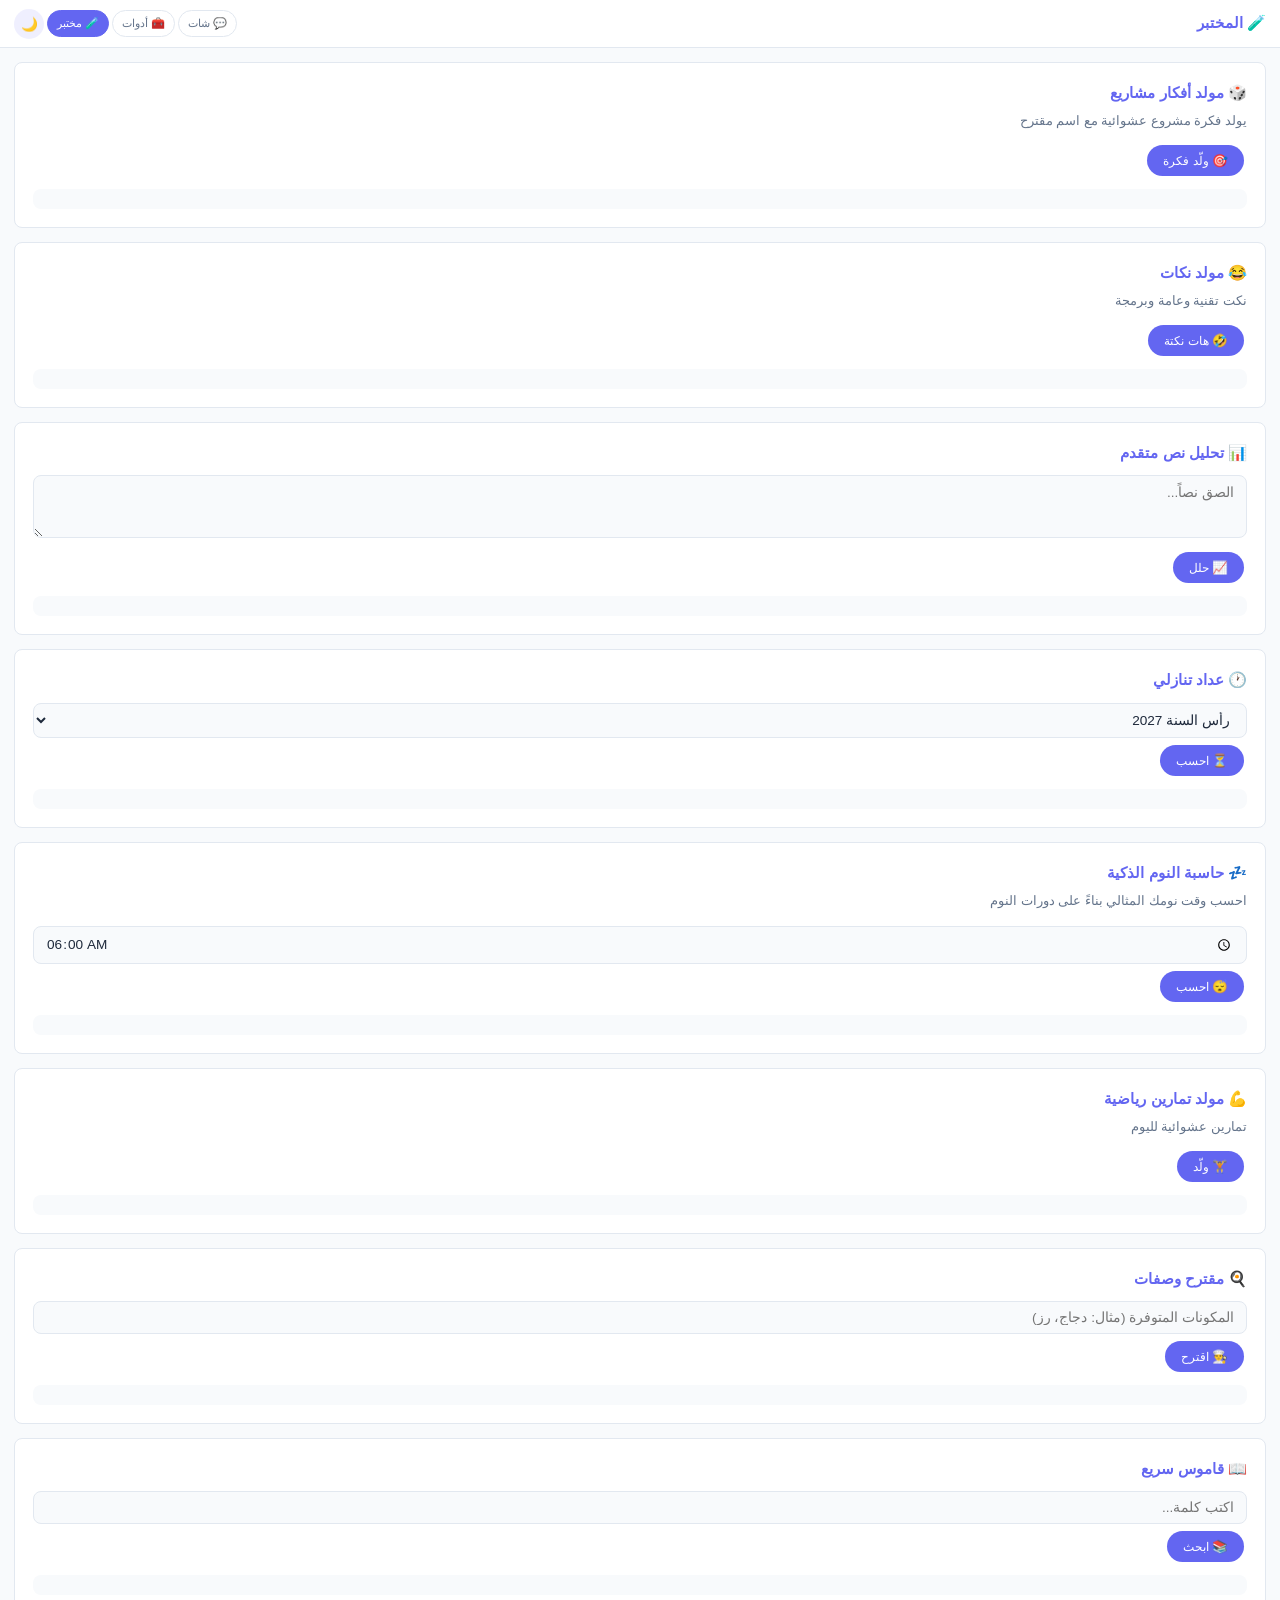
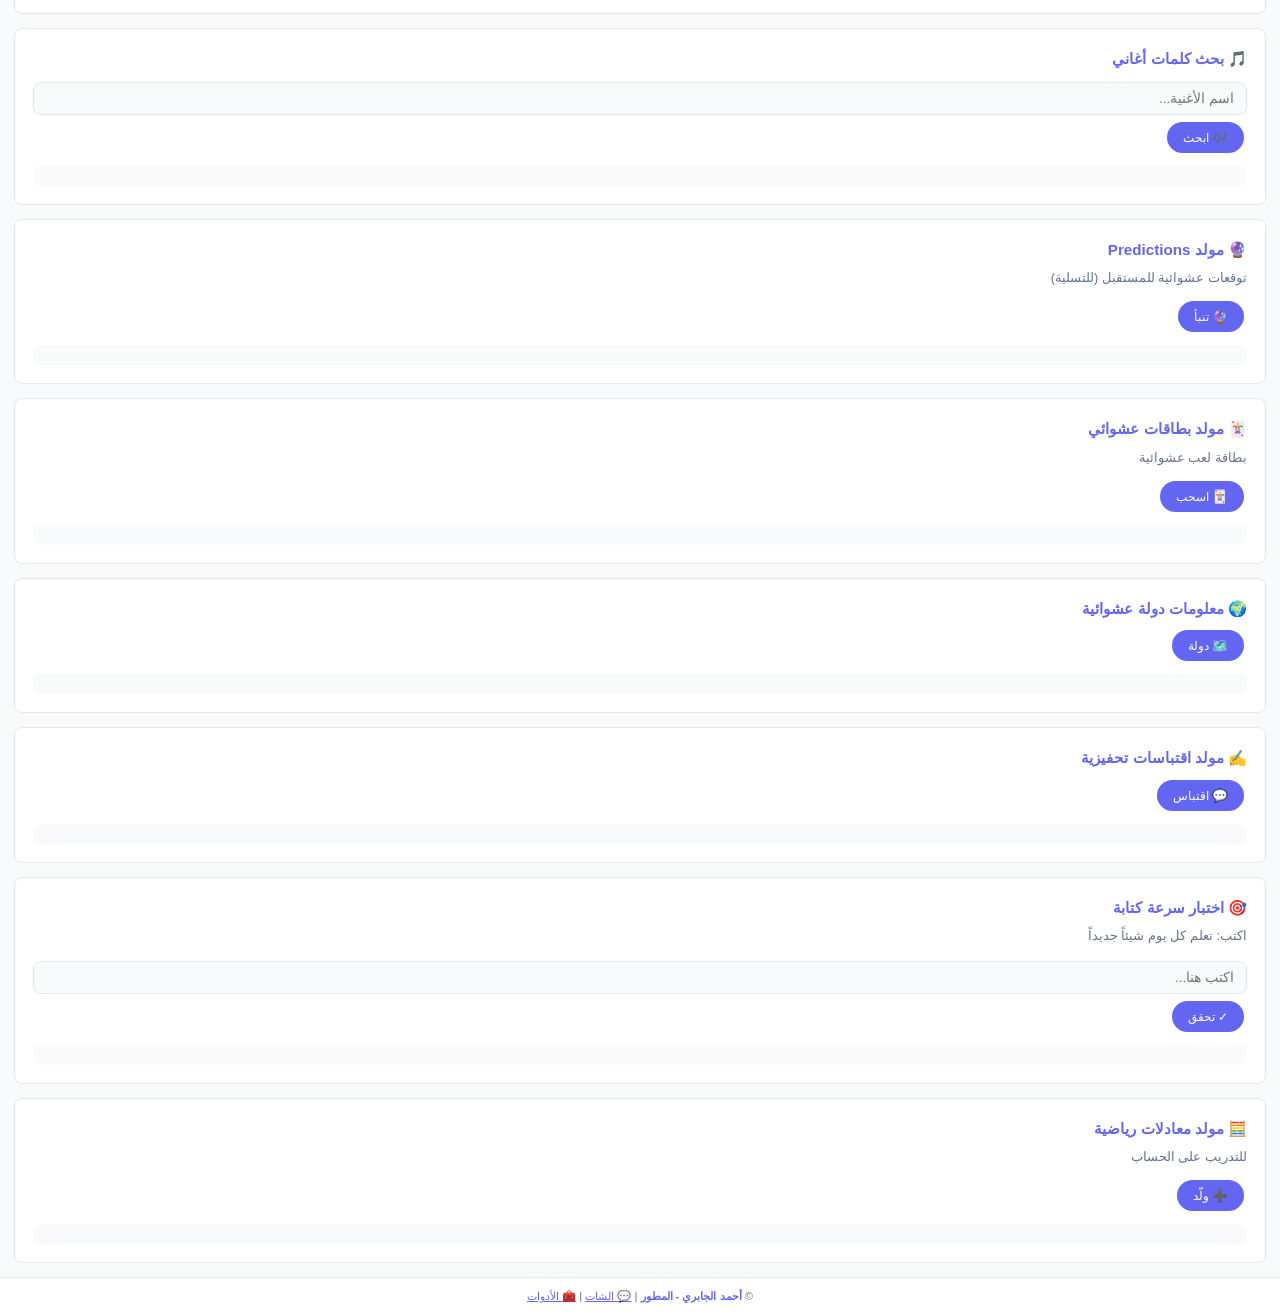
==== labs.html @ 149ec214 "Create labs.html" ====
<!DOCTYPE html>
<html lang="ar" dir="rtl">
<head>
    <meta charset="UTF-8">
    <meta name="viewport" content="width=device-width, initial-scale=1.0">
    <title>المختبر - Ultimate AI Labs</title>
    <style>
        :root {
            --primary:#6366f1;--primary-hover:#4f46e5;--primary-light:rgba(99,102,241,0.1);
            --bg:#f8fafc;--surface:#ffffff;--text:#1e293b;--text-secondary:#64748b;
            --border:#e2e8f0;--shadow:0 4px 6px -1px rgba(0,0,0,0.1);
            --shadow-lg:0 10px 15px -3px rgba(0,0,0,0.1);--radius:16px;--radius-sm:8px;
            --transition:0.3s ease;--danger:#ef4444;--success:#22c55e;--star:#f59e0b;
        }
        body.dark-mode {
            --bg:#0f172a;--surface:#1e293b;--text:#e2e8f0;--text-secondary:#94a3b8;
            --border:#334155;--shadow:0 4px 6px -1px rgba(0,0,0,0.4);
            --shadow-lg:0 10px 15px -3px rgba(0,0,0,0.4);--primary-light:rgba(99,102,241,0.2);
        }
        *{margin:0;padding:0;box-sizing:border-box;}
        body{font-family:'Segoe UI','Tajawal',sans-serif;background:var(--bg);color:var(--text);min-height:100vh;display:flex;flex-direction:column;line-height:1.6;transition:background var(--transition),color var(--transition);}
        .navbar{background:var(--surface);border-bottom:1px solid var(--border);padding:0 14px;display:flex;align-items:center;justify-content:space-between;height:48px;position:sticky;top:0;z-index:100;}
        .nav-brand{font-weight:700;color:var(--primary);font-size:0.95rem;display:flex;align-items:center;gap:5px;}
        .nav-links{display:flex;gap:3px;align-items:center;flex-wrap:wrap;}
        .nav-link{background:transparent;border:1px solid var(--border);color:var(--text-secondary);padding:4px 9px;border-radius:14px;cursor:pointer;font-size:0.7rem;font-family:inherit;transition:all var(--transition);white-space:nowrap;text-decoration:none;}
        .nav-link:hover,.nav-link.active{background:var(--primary);color:white;border-color:var(--primary);}
        .nav-icon{background:var(--primary-light);border:none;color:var(--primary);width:30px;height:30px;border-radius:50%;cursor:pointer;font-size:0.85rem;transition:all var(--transition);}
        .nav-icon:hover{background:var(--primary);color:white;}
        .labs-area{flex:1;overflow-y:auto;padding:14px;display:flex;flex-direction:column;gap:14px;}
        .lab-card{background:var(--surface);border:1px solid var(--border);border-radius:var(--radius-sm);padding:18px;transition:all var(--transition);}
        .lab-card:hover{box-shadow:var(--shadow-lg);}
        .lab-card h3{color:var(--primary);margin-bottom:6px;font-size:0.95rem;}
        .lab-card p{font-size:0.8rem;color:var(--text-secondary);margin-bottom:10px;}
        .lab-card input,.lab-card textarea,.lab-card select{width:100%;padding:8px 12px;border:1px solid var(--border);border-radius:var(--radius-sm);font-family:inherit;font-size:0.85rem;background:var(--bg);color:var(--text);margin:4px 0;}
        .lab-card button{background:var(--primary);color:white;border:none;padding:8px 16px;border-radius:18px;cursor:pointer;font-family:inherit;font-size:0.78rem;margin:3px;transition:all var(--transition);}
        .lab-card button:hover{background:var(--primary-hover);}
        .lab-result{margin-top:10px;padding:10px;background:var(--bg);border-radius:var(--radius-sm);font-size:0.85rem;white-space:pre-wrap;}
        .toast{position:fixed;bottom:60px;left:50%;transform:translateX(-50%) translateY(100px);background:#1e293b;color:white;padding:9px 20px;border-radius:22px;font-size:0.78rem;z-index:300;opacity:0;transition:all 0.3s;pointer-events:none;}
        .toast.show{opacity:1;transform:translateX(-50%) translateY(0);}
        .footer{text-align:center;padding:10px;font-size:0.7rem;color:var(--text-secondary);border-top:1px solid var(--border);background:var(--surface);margin-top:auto;}
        .footer span{font-weight:600;color:var(--primary);}
        @media(max-width:600px){.labs-area{padding:8px;gap:10px;}.lab-card{padding:12px;}}
    </style>
</head>
<body>
    <nav class="navbar">
        <div class="nav-brand">🧪 المختبر</div>
        <div class="nav-links">
            <a href="index.html" class="nav-link">💬 شات</a>
            <a href="tools.html" class="nav-link">🧰 أدوات</a>
            <a href="labs.html" class="nav-link active">🧪 مختبر</a>
            <button class="nav-icon" id="darkModeBtn" title="ليلي">🌙</button>
        </div>
    </nav>

    <div class="labs-area">
        <div class="lab-card"><h3>🎲 مولد أفكار مشاريع</h3><p>يولد فكرة مشروع عشوائية مع اسم مقترح</p><button onclick="generateIdea()">🎯 ولّد فكرة</button><div class="lab-result" id="ideaResult"></div></div>
        <div class="lab-card"><h3>😂 مولد نكات</h3><p>نكت تقنية وعامة وبرمجة</p><button onclick="generateJoke()">🤣 هات نكتة</button><div class="lab-result" id="jokeResult"></div></div>
        <div class="lab-card"><h3>📊 تحليل نص متقدم</h3><textarea id="analyzeInput" rows="3" placeholder="الصق نصاً..."></textarea><button onclick="analyzeText()">📈 حلل</button><div class="lab-result" id="analyzeResult"></div></div>
        <div class="lab-card"><h3>🕐 عداد تنازلي</h3><select id="countdownSelect"><option value="2027-01-01">رأس السنة 2027</option><option value="2027-03-01">رمضان 2027 (تقريبي)</option><option value="2026-12-31">نهاية 2026</option></select><button onclick="calculateCountdown()">⏳ احسب</button><div class="lab-result" id="countdownResult"></div></div>
        <div class="lab-card"><h3>💤 حاسبة النوم الذكية</h3><p>احسب وقت نومك المثالي بناءً على دورات النوم</p><input type="time" id="wakeTime" value="06:00"><button onclick="calculateSleep()">😴 احسب</button><div class="lab-result" id="sleepResult"></div></div>
        <div class="lab-card"><h3>💪 مولد تمارين رياضية</h3><p>تمارين عشوائية لليوم</p><button onclick="generateWorkout()">🏋️ ولّد</button><div class="lab-result" id="workoutResult"></div></div>
        <div class="lab-card"><h3>🍳 مقترح وصفات</h3><input id="recipeIng" placeholder="المكونات المتوفرة (مثال: دجاج، رز)"><button onclick="suggestRecipe()">👨‍🍳 اقترح</button><div class="lab-result" id="recipeResult"></div></div>
        <div class="lab-card"><h3>📖 قاموس سريع</h3><input id="dictWord" placeholder="اكتب كلمة..."><button onclick="defineWord()">📚 ابحث</button><div class="lab-result" id="dictResult"></div></div>
        <div class="lab-card"><h3>🎵 بحث كلمات أغاني</h3><input id="songQuery" placeholder="اسم الأغنية..."><button onclick="findLyrics()">🎶 ابحث</button><div class="lab-result" id="lyricsResult"></div></div>
        <div class="lab-card"><h3>🔮 مولد Predictions</h3><p>توقعات عشوائية للمستقبل (للتسلية)</p><button onclick="generatePrediction()">🔮 تنبأ</button><div class="lab-result" id="predictionResult"></div></div>
        <div class="lab-card"><h3>🃏 مولد بطاقات عشوائي</h3><p>بطاقة لعب عشوائية</p><button onclick="drawCard()">🃏 اسحب</button><div class="lab-result" id="cardResult" style="font-size:2rem;text-align:center;"></div></div>
        <div class="lab-card"><h3>🌍 معلومات دولة عشوائية</h3><button onclick="randomCountry()">🗺️ دولة</button><div class="lab-result" id="countryResult"></div></div>
        <div class="lab-card"><h3>✍️ مولد اقتباسات تحفيزية</h3><button onclick="generateQuote()">💬 اقتباس</button><div class="lab-result" id="quoteResult"></div></div>
        <div class="lab-card"><h3>🎯 اختبار سرعة كتابة</h3><p id="typingTarget">اكتب: مرحبا بالعالم</p><input id="typingInput" placeholder="اكتب هنا..."><button onclick="checkTyping()">✓ تحقق</button><div class="lab-result" id="typingResult"></div></div>
        <div class="lab-card"><h3>🧮 مولد معادلات رياضية</h3><p>للتدريب على الحساب</p><button onclick="generateMath()">➕ ولّد</button><div class="lab-result" id="mathResult" style="font-size:1.2rem;"></div></div>
    </div>

    <div class="toast" id="toast"></div>
    <footer class="footer">© <span>أحمد الجابري - المطور</span> | <a href="index.html" style="color:var(--primary);">💬 الشات</a> | <a href="tools.html" style="color:var(--primary);">🧰 الأدوات</a></footer>

    <script>
        (function(){
            const $=id=>document.getElementById(id);
            const toast=$('toast'),darkModeBtn=$('darkModeBtn');
            function showToast(msg){toast.textContent=msg;toast.classList.add('show');clearTimeout(toast._timeout);toast._timeout=setTimeout(()=>toast.classList.remove('show'),2000);}
            function toggleDark(){document.body.classList.toggle('dark-mode');const d=document.body.classList.contains('dark-mode');darkModeBtn.textContent=d?'☀️':'🌙';localStorage.setItem('darkMode',d?'on':'off');}
            if(localStorage.getItem('darkMode')==='on'){document.body.classList.add('dark-mode');darkModeBtn.textContent='☀️';}
            darkModeBtn.addEventListener('click',toggleDark);

            let typingStartTime=0;

            window.generateIdea=function(){const ideas=[{name:'منصة تعلم بالذكاء الاصطناعي',desc:'تطبيق يخصص محتوى تعليمي حسب مستوى المستخدم'},{name:'تطبيق تتبع عادات',desc:'يسجل عادات يومية ويعطي إحصائيات'},{name:'موقع مقارنة أسعار',desc:'يقارن أسعار المنتجات من متاجر مختلفة'},{name:'بوت تلخيص كتب',desc:'يلخص أي كتاب في دقائق'},{name:'لعبة برمجة تفاعلية',desc:'تعلم البرمجة من خلال لعبة'}];const i=ideas[Math.floor(Math.random()*ideas.length)];$('ideaResult').textContent=`💡 ${i.name}\n📝 ${i.desc}`;};
            window.generateJoke=function(){const jokes=['ليش المبرمج دايم تعبان؟ لأنه يشتغل في bugs طول اليوم','واحد قال لصاحبه: عندي فوبيا من الـ HTML، قاله ليش؟ قال: لأنه full of tags!','الفرق بين الجافا سكريبت والزواج؟ الاتنين asynchronous وما تعرف النتيجة','أذكى لغة برمجة؟ اللي تدفعلك فاتورة الكهرباء','المبرمج لما يسألوه عن سر نجاحه: Ctrl+C, Ctrl+V'];$('jokeResult').textContent='😂 '+jokes[Math.floor(Math.random()*jokes.length)];};
            window.analyzeText=function(){const t=$('analyzeInput').value.trim();if(!t)return;const words=t.split(/\s+/).filter(x=>x).length;const chars=t.length;const charsNoSpace=t.replace(/\s/g,'').length;const sentences=t.split(/[.!?؟]/).filter(x=>x).length;const paragraphs=t.split(/\n\n+/).filter(x=>x).length;const avgWord=charsNoSpace/(words||1);const readingTime=Math.ceil(words/200);$('analyzeResult').textContent=`📊 كلمات: ${words}\n📝 أحرف: ${chars}\n📄 أحرف بدون مسافات: ${charsNoSpace}\n📖 جمل: ${sentences}\n📑 فقرات: ${paragraphs}\n📏 متوسط طول الكلمة: ${avgWord.toFixed(1)}\n⏱️ وقت القراءة: ${readingTime} دقيقة`;};
            window.calculateCountdown=function(){const target=new Date($('countdownSelect').value);const now=new Date();const diff=target-now;const days=Math.floor(diff/(1000*60*60*24));const hours=Math.floor((diff%(1000*60*60*24))/(1000*60*60));$('countdownResult').textContent=`⏳ باقي: ${days} يوم و ${hours} ساعة`;};
            window.calculateSleep=function(){const w=$('wakeTime').value;if(!w)return;const[h,m]=w.split(':').map(Number);const wt=h*60+m;let r='😴 أوقات النوم المثالية:\n';[6,5,4,3,2].forEach(c=>{const s=wt-(c*90+15);if(s<0)return;const sh=Math.floor(s/60)%24;const sm=s%60;r+=`\n• ${c} دورات نوم → ${String(sh).padStart(2,'0')}:${String(sm).padStart(2,'0')}`;});$('sleepResult').textContent=r;};
            window.generateWorkout=function(){const exercises=['ضغط 15×3','قرفصاء 20×3','بلانك 60 ثانية','قفز نجمي 50×2','تمارين بطن 20×3','جري في المكان 5 دقائق','lunges 12×3','burpees 10×3'];const warmup=['إحماء: جري خفيف 2 دقيقة','إحماء: قفز حبل 3 دقائق','إحماء: stretching 5 دقائق'];const w=warmup[Math.floor(Math.random()*warmup.length)];const selected=[];for(let i=0;i<5;i++){const e=exercises[Math.floor(Math.random()*exercises.length)];if(!selected.includes(e))selected.push(e);}$('workoutResult').textContent=`💪 ${w}\n\nتمارين:\n${selected.map((x,i)=>`${i+1}. ${x}`).join('\n')}`;};
            window.suggestRecipe=function(){const ing=$('recipeIng').value.trim()||'دجاج,رز';const recipes={'دجاج':['دجاج مشوي بالليمون','كاري دجاج هندي','دجاج بالفرن مع الخضار'],'لحم':['لحم بالبصل','برجر منزلي','ستيك بالزبدة'],'سمك':['سمك مقلي','سمك بالفرن','فيليه مشوي'],'رز':['رز برياني','رز مقلي','مندي']};const ings=ing.split(/[,،]/);let suggestion='';for(const[key,values]of Object.entries(recipes)){if(ings.some(i=>i.trim().includes(key))){suggestion=values[Math.floor(Math.random()*values.length)];break;}}if(!suggestion)suggestion='سلطة خضار مشكلة';$('recipeResult').textContent=`🍳 ${suggestion}\n\nالمكونات: ${ing}\n\n1. جهز المكونات\n2. اطبخ\n3. قدم ساخناً`;};
            window.defineWord=function(){const w=$('dictWord').value.trim();if(!w)return;$('dictResult').textContent=`📖 "${w}": جرب تبحث عنها في الشات الرئيسي.`;};
            window.findLyrics=function(){const s=$('songQuery').value.trim();if(!s)return;$('lyricsResult').textContent=`🎵 "${s}": جرب تبحث في الويب.`;};
            window.generatePrediction=function(){const p=['راح تتلقى خبر حلو قريباً جداً! 🌟','فرصة جديدة في الطريق، استعد! 🚀','شخص مهم راح يدخل حياتك قريباً 💫','مشروعك الجاي راح يكون ناجح جداً 📈','الأسبوع الجاي راح يكون مليان مفاجآت 🎉'];$('predictionResult').textContent='🔮 '+p[Math.floor(Math.random()*p.length)];};
            window.drawCard=function(){const suits=['♠️','♥️','♦️','♣️'];const ranks=['A','2','3','4','5','6','7','8','9','10','J','Q','K'];const suit=suits[Math.floor(Math.random()*4)];const rank=ranks[Math.floor(Math.random()*13)];$('cardResult').textContent=`${rank} ${suit}`;};
            window.randomCountry=function(){const countries=[{name:'اليابان',capital:'طوكيو',currency:'ين',lang:'يابانية'},{name:'البرازيل',capital:'برازيليا',currency:'ريال',lang:'برتغالية'},{name:'مصر',capital:'القاهرة',currency:'جنيه',lang:'عربية'},{name:'فرنسا',capital:'باريس',currency:'يورو',lang:'فرنسية'},{name:'الهند',capital:'نيودلهي',currency:'روبيه',lang:'هندية'}];const c=countries[Math.floor(Math.random()*countries.length)];$('countryResult').textContent=`🌍 ${c.name}\n🏙️ العاصمة: ${c.capital}\n💰 العملة: ${c.currency}\n🗣️ اللغة: ${c.lang}`;};
            window.generateQuote=function(){const quotes=['النجاح ليس نهاية الطريق، والفشل ليس قاتلاً، الشجاعة للاستمرار هي ما يهم.','تعلم كأنك ستعيش للأبد، عش كأنك ستموت غداً.','الطريقة الوحيدة لعمل عمل عظيم هي أن تحب ما تعمل.','لا تنتظر الفرصة، اصنعها بنفسك.','كل حلم عظيم يبدأ بحالم.'].map(q=>'💬 '+q);$('quoteResult').textContent=quotes[Math.floor(Math.random()*quotes.length)];};
            window.checkTyping=function(){const target=$('typingTarget').textContent.replace('اكتب: ','');const input=$('typingInput').value.trim();if(!input)return;if(!typingStartTime)typingStartTime=Date.now();if(input===target){const time=(Date.now()-typingStartTime)/1000;$('typingResult').textContent=`✅ صح! الوقت: ${time.toFixed(1)} ثانية`;typingStartTime=0;}else{$('typingResult').textContent='❌ خطأ، حاول مرة أخرى';}};
            window.generateMath=function(){const ops=['+','-','×'];const a=Math.floor(Math.random()*100);const b=Math.floor(Math.random()*50);const op=ops[Math.floor(Math.random()*3)];let ans;if(op==='+')ans=a+b;else if(op==='-')ans=a-b;else ans=a*b;$('mathResult').textContent=`${a} ${op} ${b} = ?`;$('mathResult').dataset.answer=ans;$('mathResult').addEventListener('click',function(){this.textContent=`${a} ${op} ${b} = ${ans}`;},{once:true});};

            // تغيير نص اختبار السرعة عشوائياً
            const typingTargets=['مرحبا بالعالم','البرمجة ممتعة','تعلم كل يوم شيئاً جديداً','النجاح رحلة وليس وجهة'];
            $('typingTarget').textContent='اكتب: '+typingTargets[Math.floor(Math.random()*typingTargets.length)];
        })();
    </script>
</body>
</html>
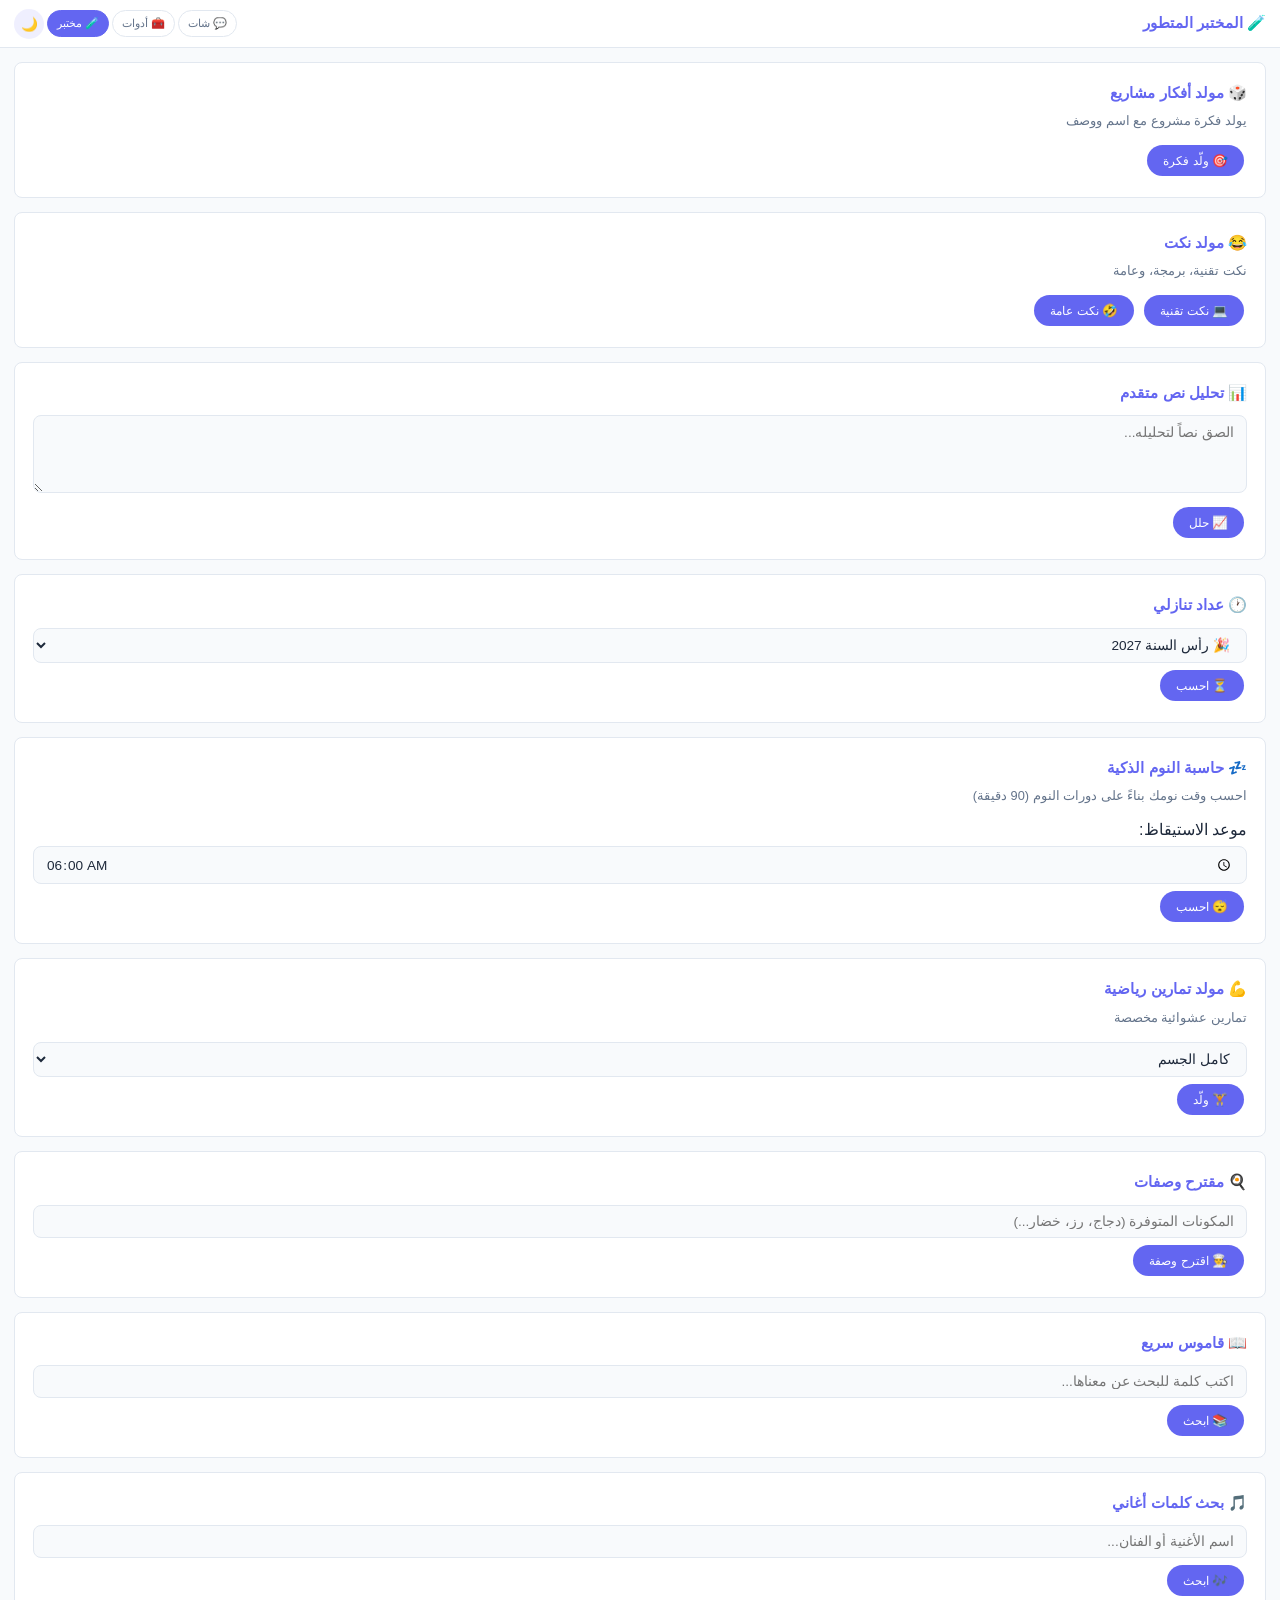
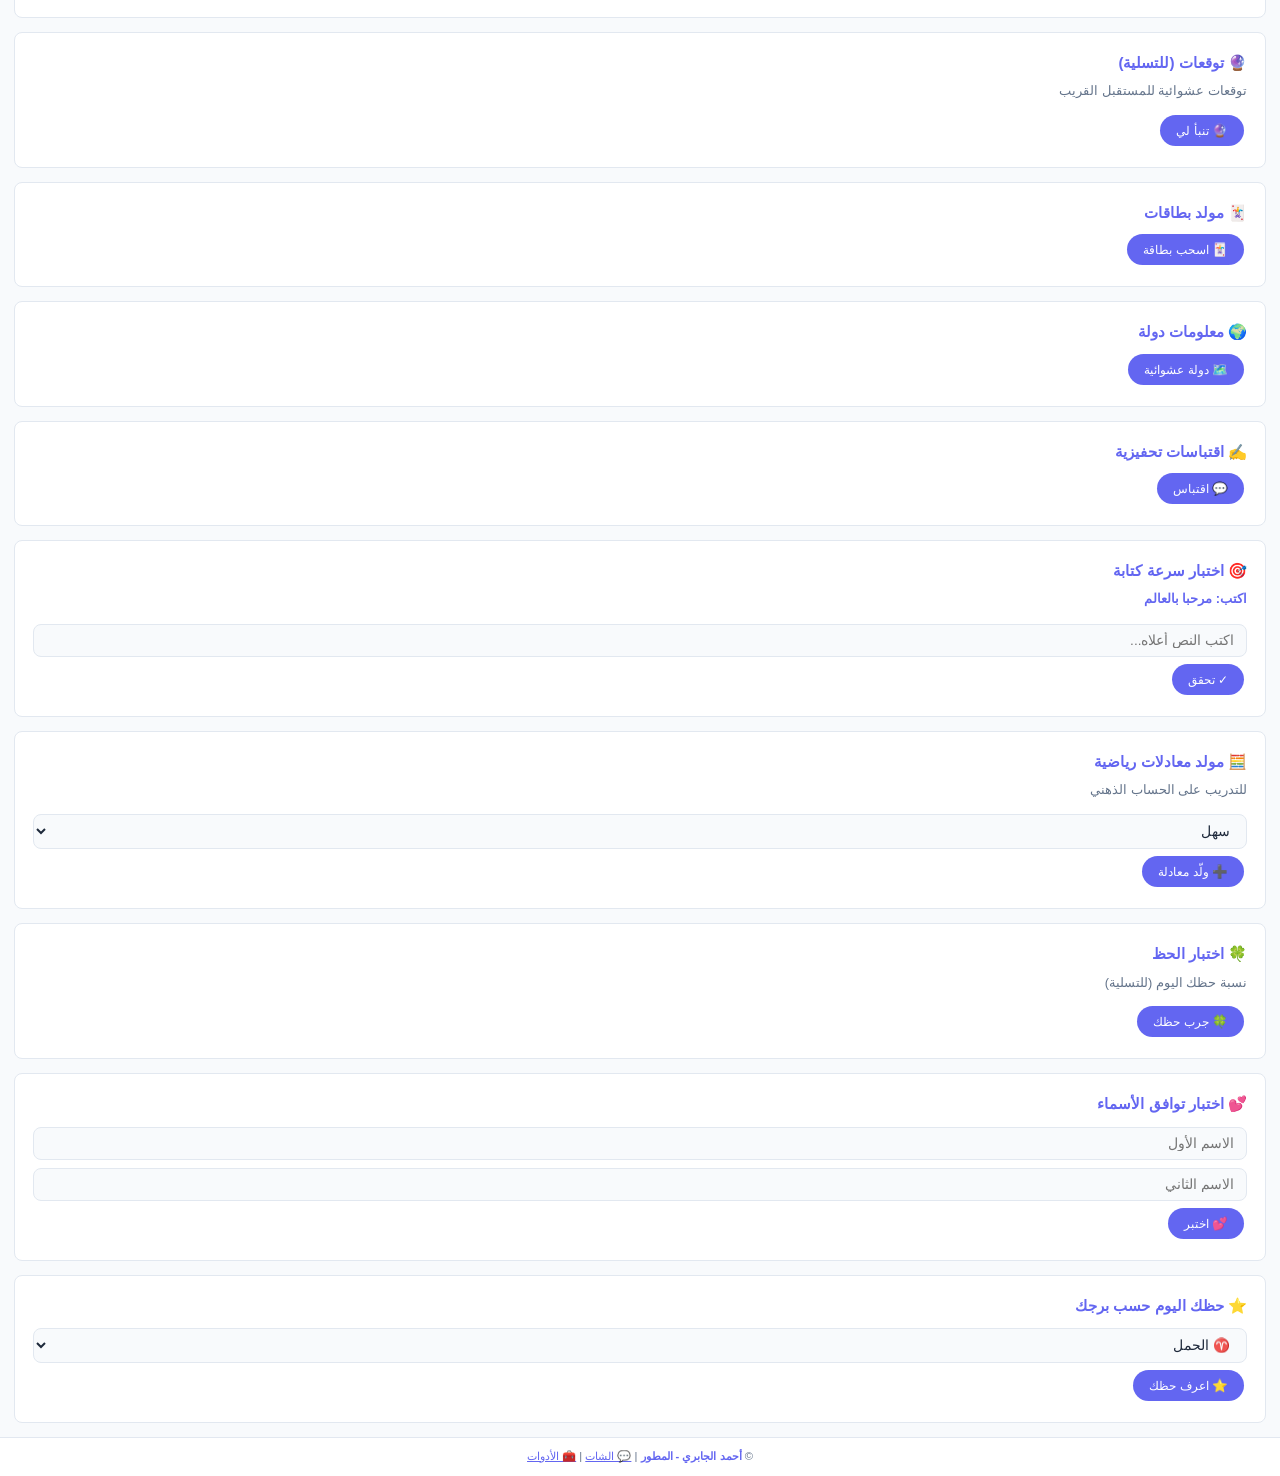
==== commit e1d1c1b8: "Update labs.html" ====
--- a/labs.html
+++ b/labs.html
@@ -3,7 +3,7 @@
 <head>
     <meta charset="UTF-8">
     <meta name="viewport" content="width=device-width, initial-scale=1.0">
-    <title>المختبر - Ultimate AI Labs</title>
+    <title>المختبر المتطور - Ultimate Labs v2.0</title>
     <style>
         :root {
             --primary:#6366f1;--primary-hover:#4f46e5;--primary-light:rgba(99,102,241,0.1);
@@ -29,22 +29,26 @@
         .labs-area{flex:1;overflow-y:auto;padding:14px;display:flex;flex-direction:column;gap:14px;}
         .lab-card{background:var(--surface);border:1px solid var(--border);border-radius:var(--radius-sm);padding:18px;transition:all var(--transition);}
         .lab-card:hover{box-shadow:var(--shadow-lg);}
-        .lab-card h3{color:var(--primary);margin-bottom:6px;font-size:0.95rem;}
+        .lab-card h3{color:var(--primary);margin-bottom:6px;font-size:0.95rem;display:flex;align-items:center;gap:6px;}
         .lab-card p{font-size:0.8rem;color:var(--text-secondary);margin-bottom:10px;}
         .lab-card input,.lab-card textarea,.lab-card select{width:100%;padding:8px 12px;border:1px solid var(--border);border-radius:var(--radius-sm);font-family:inherit;font-size:0.85rem;background:var(--bg);color:var(--text);margin:4px 0;}
         .lab-card button{background:var(--primary);color:white;border:none;padding:8px 16px;border-radius:18px;cursor:pointer;font-family:inherit;font-size:0.78rem;margin:3px;transition:all var(--transition);}
-        .lab-card button:hover{background:var(--primary-hover);}
-        .lab-result{margin-top:10px;padding:10px;background:var(--bg);border-radius:var(--radius-sm);font-size:0.85rem;white-space:pre-wrap;}
+        .lab-card button:hover{background:var(--primary-hover);transform:translateY(-1px);}
+        .lab-card button:active{transform:scale(0.97);}
+        .lab-result{margin-top:10px;padding:12px;background:var(--bg);border-radius:var(--radius-sm);font-size:0.85rem;white-space:pre-wrap;min-height:20px;}
+        .lab-result:empty{display:none;}
         .toast{position:fixed;bottom:60px;left:50%;transform:translateX(-50%) translateY(100px);background:#1e293b;color:white;padding:9px 20px;border-radius:22px;font-size:0.78rem;z-index:300;opacity:0;transition:all 0.3s;pointer-events:none;}
         .toast.show{opacity:1;transform:translateX(-50%) translateY(0);}
         .footer{text-align:center;padding:10px;font-size:0.7rem;color:var(--text-secondary);border-top:1px solid var(--border);background:var(--surface);margin-top:auto;}
         .footer span{font-weight:600;color:var(--primary);}
+        .emoji-large{font-size:2rem;}
+        .btn-group{display:flex;gap:4px;flex-wrap:wrap;}
         @media(max-width:600px){.labs-area{padding:8px;gap:10px;}.lab-card{padding:12px;}}
     </style>
 </head>
 <body>
     <nav class="navbar">
-        <div class="nav-brand">🧪 المختبر</div>
+        <div class="nav-brand">🧪 المختبر المتطور</div>
         <div class="nav-links">
             <a href="index.html" class="nav-link">💬 شات</a>
             <a href="tools.html" class="nav-link">🧰 أدوات</a>
@@ -54,21 +58,59 @@
     </nav>
 
     <div class="labs-area">
-        <div class="lab-card"><h3>🎲 مولد أفكار مشاريع</h3><p>يولد فكرة مشروع عشوائية مع اسم مقترح</p><button onclick="generateIdea()">🎯 ولّد فكرة</button><div class="lab-result" id="ideaResult"></div></div>
-        <div class="lab-card"><h3>😂 مولد نكات</h3><p>نكت تقنية وعامة وبرمجة</p><button onclick="generateJoke()">🤣 هات نكتة</button><div class="lab-result" id="jokeResult"></div></div>
-        <div class="lab-card"><h3>📊 تحليل نص متقدم</h3><textarea id="analyzeInput" rows="3" placeholder="الصق نصاً..."></textarea><button onclick="analyzeText()">📈 حلل</button><div class="lab-result" id="analyzeResult"></div></div>
-        <div class="lab-card"><h3>🕐 عداد تنازلي</h3><select id="countdownSelect"><option value="2027-01-01">رأس السنة 2027</option><option value="2027-03-01">رمضان 2027 (تقريبي)</option><option value="2026-12-31">نهاية 2026</option></select><button onclick="calculateCountdown()">⏳ احسب</button><div class="lab-result" id="countdownResult"></div></div>
-        <div class="lab-card"><h3>💤 حاسبة النوم الذكية</h3><p>احسب وقت نومك المثالي بناءً على دورات النوم</p><input type="time" id="wakeTime" value="06:00"><button onclick="calculateSleep()">😴 احسب</button><div class="lab-result" id="sleepResult"></div></div>
-        <div class="lab-card"><h3>💪 مولد تمارين رياضية</h3><p>تمارين عشوائية لليوم</p><button onclick="generateWorkout()">🏋️ ولّد</button><div class="lab-result" id="workoutResult"></div></div>
-        <div class="lab-card"><h3>🍳 مقترح وصفات</h3><input id="recipeIng" placeholder="المكونات المتوفرة (مثال: دجاج، رز)"><button onclick="suggestRecipe()">👨‍🍳 اقترح</button><div class="lab-result" id="recipeResult"></div></div>
-        <div class="lab-card"><h3>📖 قاموس سريع</h3><input id="dictWord" placeholder="اكتب كلمة..."><button onclick="defineWord()">📚 ابحث</button><div class="lab-result" id="dictResult"></div></div>
-        <div class="lab-card"><h3>🎵 بحث كلمات أغاني</h3><input id="songQuery" placeholder="اسم الأغنية..."><button onclick="findLyrics()">🎶 ابحث</button><div class="lab-result" id="lyricsResult"></div></div>
-        <div class="lab-card"><h3>🔮 مولد Predictions</h3><p>توقعات عشوائية للمستقبل (للتسلية)</p><button onclick="generatePrediction()">🔮 تنبأ</button><div class="lab-result" id="predictionResult"></div></div>
-        <div class="lab-card"><h3>🃏 مولد بطاقات عشوائي</h3><p>بطاقة لعب عشوائية</p><button onclick="drawCard()">🃏 اسحب</button><div class="lab-result" id="cardResult" style="font-size:2rem;text-align:center;"></div></div>
-        <div class="lab-card"><h3>🌍 معلومات دولة عشوائية</h3><button onclick="randomCountry()">🗺️ دولة</button><div class="lab-result" id="countryResult"></div></div>
-        <div class="lab-card"><h3>✍️ مولد اقتباسات تحفيزية</h3><button onclick="generateQuote()">💬 اقتباس</button><div class="lab-result" id="quoteResult"></div></div>
-        <div class="lab-card"><h3>🎯 اختبار سرعة كتابة</h3><p id="typingTarget">اكتب: مرحبا بالعالم</p><input id="typingInput" placeholder="اكتب هنا..."><button onclick="checkTyping()">✓ تحقق</button><div class="lab-result" id="typingResult"></div></div>
-        <div class="lab-card"><h3>🧮 مولد معادلات رياضية</h3><p>للتدريب على الحساب</p><button onclick="generateMath()">➕ ولّد</button><div class="lab-result" id="mathResult" style="font-size:1.2rem;"></div></div>
+        <!-- 1. مولد أفكار -->
+        <div class="lab-card"><h3>🎲 مولد أفكار مشاريع</h3><p>يولد فكرة مشروع مع اسم ووصف</p><button onclick="generateIdea()">🎯 ولّد فكرة</button><div class="lab-result" id="ideaResult"></div></div>
+
+        <!-- 2. نكت -->
+        <div class="lab-card"><h3>😂 مولد نكت</h3><p>نكت تقنية، برمجة، وعامة</p><div class="btn-group"><button onclick="generateJoke('tech')">💻 نكت تقنية</button><button onclick="generateJoke('general')">🤣 نكت عامة</button></div><div class="lab-result" id="jokeResult"></div></div>
+
+        <!-- 3. تحليل نص -->
+        <div class="lab-card"><h3>📊 تحليل نص متقدم</h3><textarea id="analyzeInput" rows="4" placeholder="الصق نصاً لتحليله..."></textarea><button onclick="analyzeText()">📈 حلل</button><div class="lab-result" id="analyzeResult"></div></div>
+
+        <!-- 4. عداد تنازلي -->
+        <div class="lab-card"><h3>🕐 عداد تنازلي</h3><select id="countdownSelect"><option value="2027-01-01">🎉 رأس السنة 2027</option><option value="2027-03-01">🌙 رمضان 2027</option><option value="2026-12-31">📅 نهاية 2026</option><option value="custom">📝 تاريخ مخصص</option></select><input type="date" id="customDate" style="display:none;"><button onclick="calculateCountdown()">⏳ احسب</button><div class="lab-result" id="countdownResult"></div></div>
+
+        <!-- 5. حاسبة نوم -->
+        <div class="lab-card"><h3>💤 حاسبة النوم الذكية</h3><p>احسب وقت نومك بناءً على دورات النوم (90 دقيقة)</p><label>موعد الاستيقاظ:</label><input type="time" id="wakeTime" value="06:00"><button onclick="calculateSleep()">😴 احسب</button><div class="lab-result" id="sleepResult"></div></div>
+
+        <!-- 6. تمارين -->
+        <div class="lab-card"><h3>💪 مولد تمارين رياضية</h3><p>تمارين عشوائية مخصصة</p><select id="workoutType"><option value="full">كامل الجسم</option><option value="upper">الجزء العلوي</option><option value="lower">الجزء السفلي</option><option value="cardio">كارديو</option></select><button onclick="generateWorkout()">🏋️ ولّد</button><div class="lab-result" id="workoutResult"></div></div>
+
+        <!-- 7. وصفات -->
+        <div class="lab-card"><h3>🍳 مقترح وصفات</h3><input id="recipeIng" placeholder="المكونات المتوفرة (دجاج، رز، خضار...)"><button onclick="suggestRecipe()">👨‍🍳 اقترح وصفة</button><div class="lab-result" id="recipeResult"></div></div>
+
+        <!-- 8. قاموس -->
+        <div class="lab-card"><h3>📖 قاموس سريع</h3><input id="dictWord" placeholder="اكتب كلمة للبحث عن معناها..."><button onclick="defineWord()">📚 ابحث</button><div class="lab-result" id="dictResult"></div></div>
+
+        <!-- 9. كلمات أغاني -->
+        <div class="lab-card"><h3>🎵 بحث كلمات أغاني</h3><input id="songQuery" placeholder="اسم الأغنية أو الفنان..."><button onclick="findLyrics()">🎶 ابحث</button><div class="lab-result" id="lyricsResult"></div></div>
+
+        <!-- 10. توقعات -->
+        <div class="lab-card"><h3>🔮 توقعات (للتسلية)</h3><p>توقعات عشوائية للمستقبل القريب</p><button onclick="generatePrediction()">🔮 تنبأ لي</button><div class="lab-result" id="predictionResult"></div></div>
+
+        <!-- 11. بطاقات -->
+        <div class="lab-card"><h3>🃏 مولد بطاقات</h3><button onclick="drawCard()">🃏 اسحب بطاقة</button><div class="lab-result" id="cardResult" style="font-size:3rem;text-align:center;"></div></div>
+
+        <!-- 12. دول -->
+        <div class="lab-card"><h3>🌍 معلومات دولة</h3><button onclick="randomCountry()">🗺️ دولة عشوائية</button><div class="lab-result" id="countryResult"></div></div>
+
+        <!-- 13. اقتباسات -->
+        <div class="lab-card"><h3>✍️ اقتباسات تحفيزية</h3><button onclick="generateQuote()">💬 اقتباس</button><div class="lab-result" id="quoteResult"></div></div>
+
+        <!-- 14. سرعة كتابة -->
+        <div class="lab-card"><h3>🎯 اختبار سرعة كتابة</h3><p id="typingTarget" style="font-weight:700;color:var(--primary);">اكتب: مرحبا بالعالم</p><input id="typingInput" placeholder="اكتب النص أعلاه..."><button onclick="checkTyping()">✓ تحقق</button><div class="lab-result" id="typingResult"></div></div>
+
+        <!-- 15. معادلات -->
+        <div class="lab-card"><h3>🧮 مولد معادلات رياضية</h3><p>للتدريب على الحساب الذهني</p><select id="mathDifficulty"><option value="easy">سهل</option><option value="medium">متوسط</option><option value="hard">صعب</option></select><button onclick="generateMath()">➕ ولّد معادلة</button><div class="lab-result" id="mathResult" style="font-size:1.3rem;text-align:center;"></div></div>
+
+        <!-- 16. حظ -->
+        <div class="lab-card"><h3>🍀 اختبار الحظ</h3><p>نسبة حظك اليوم (للتسلية)</p><button onclick="testLuck()">🍀 جرب حظك</button><div class="lab-result" id="luckResult"></div></div>
+
+        <!-- 17. توافق -->
+        <div class="lab-card"><h3>💕 اختبار توافق الأسماء</h3><input id="name1" placeholder="الاسم الأول"><input id="name2" placeholder="الاسم الثاني"><button onclick="testCompatibility()">💕 اختبر</button><div class="lab-result" id="compatResult"></div></div>
+
+        <!-- 18. أبراج -->
+        <div class="lab-card"><h3>⭐ حظك اليوم حسب برجك</h3><select id="zodiacSign"><option value="aries">♈ الحمل</option><option value="taurus">♉ الثور</option><option value="gemini">♊ الجوزاء</option><option value="cancer">♋ السرطان</option><option value="leo">♌ الأسد</option><option value="virgo">♍ العذراء</option><option value="libra">♎ الميزان</option><option value="scorpio">♏ العقرب</option><option value="sagittarius">♐ القوس</option><option value="capricorn">♑ الجدي</option><option value="aquarius">♒ الدلو</option><option value="pisces">♓ الحوت</option></select><button onclick="getHoroscope()">⭐ اعرف حظك</button><div class="lab-result" id="horoscopeResult"></div></div>
     </div>
 
     <div class="toast" id="toast"></div>
@@ -83,25 +125,30 @@
             if(localStorage.getItem('darkMode')==='on'){document.body.classList.add('dark-mode');darkModeBtn.textContent='☀️';}
             darkModeBtn.addEventListener('click',toggleDark);
 
-            let typingStartTime=0;
+            let typingStartTime=0,mathAnswer=0;
 
-            window.generateIdea=function(){const ideas=[{name:'منصة تعلم بالذكاء الاصطناعي',desc:'تطبيق يخصص محتوى تعليمي حسب مستوى المستخدم'},{name:'تطبيق تتبع عادات',desc:'يسجل عادات يومية ويعطي إحصائيات'},{name:'موقع مقارنة أسعار',desc:'يقارن أسعار المنتجات من متاجر مختلفة'},{name:'بوت تلخيص كتب',desc:'يلخص أي كتاب في دقائق'},{name:'لعبة برمجة تفاعلية',desc:'تعلم البرمجة من خلال لعبة'}];const i=ideas[Math.floor(Math.random()*ideas.length)];$('ideaResult').textContent=`💡 ${i.name}\n📝 ${i.desc}`;};
-            window.generateJoke=function(){const jokes=['ليش المبرمج دايم تعبان؟ لأنه يشتغل في bugs طول اليوم','واحد قال لصاحبه: عندي فوبيا من الـ HTML، قاله ليش؟ قال: لأنه full of tags!','الفرق بين الجافا سكريبت والزواج؟ الاتنين asynchronous وما تعرف النتيجة','أذكى لغة برمجة؟ اللي تدفعلك فاتورة الكهرباء','المبرمج لما يسألوه عن سر نجاحه: Ctrl+C, Ctrl+V'];$('jokeResult').textContent='😂 '+jokes[Math.floor(Math.random()*jokes.length)];};
-            window.analyzeText=function(){const t=$('analyzeInput').value.trim();if(!t)return;const words=t.split(/\s+/).filter(x=>x).length;const chars=t.length;const charsNoSpace=t.replace(/\s/g,'').length;const sentences=t.split(/[.!?؟]/).filter(x=>x).length;const paragraphs=t.split(/\n\n+/).filter(x=>x).length;const avgWord=charsNoSpace/(words||1);const readingTime=Math.ceil(words/200);$('analyzeResult').textContent=`📊 كلمات: ${words}\n📝 أحرف: ${chars}\n📄 أحرف بدون مسافات: ${charsNoSpace}\n📖 جمل: ${sentences}\n📑 فقرات: ${paragraphs}\n📏 متوسط طول الكلمة: ${avgWord.toFixed(1)}\n⏱️ وقت القراءة: ${readingTime} دقيقة`;};
-            window.calculateCountdown=function(){const target=new Date($('countdownSelect').value);const now=new Date();const diff=target-now;const days=Math.floor(diff/(1000*60*60*24));const hours=Math.floor((diff%(1000*60*60*24))/(1000*60*60));$('countdownResult').textContent=`⏳ باقي: ${days} يوم و ${hours} ساعة`;};
-            window.calculateSleep=function(){const w=$('wakeTime').value;if(!w)return;const[h,m]=w.split(':').map(Number);const wt=h*60+m;let r='😴 أوقات النوم المثالية:\n';[6,5,4,3,2].forEach(c=>{const s=wt-(c*90+15);if(s<0)return;const sh=Math.floor(s/60)%24;const sm=s%60;r+=`\n• ${c} دورات نوم → ${String(sh).padStart(2,'0')}:${String(sm).padStart(2,'0')}`;});$('sleepResult').textContent=r;};
-            window.generateWorkout=function(){const exercises=['ضغط 15×3','قرفصاء 20×3','بلانك 60 ثانية','قفز نجمي 50×2','تمارين بطن 20×3','جري في المكان 5 دقائق','lunges 12×3','burpees 10×3'];const warmup=['إحماء: جري خفيف 2 دقيقة','إحماء: قفز حبل 3 دقائق','إحماء: stretching 5 دقائق'];const w=warmup[Math.floor(Math.random()*warmup.length)];const selected=[];for(let i=0;i<5;i++){const e=exercises[Math.floor(Math.random()*exercises.length)];if(!selected.includes(e))selected.push(e);}$('workoutResult').textContent=`💪 ${w}\n\nتمارين:\n${selected.map((x,i)=>`${i+1}. ${x}`).join('\n')}`;};
-            window.suggestRecipe=function(){const ing=$('recipeIng').value.trim()||'دجاج,رز';const recipes={'دجاج':['دجاج مشوي بالليمون','كاري دجاج هندي','دجاج بالفرن مع الخضار'],'لحم':['لحم بالبصل','برجر منزلي','ستيك بالزبدة'],'سمك':['سمك مقلي','سمك بالفرن','فيليه مشوي'],'رز':['رز برياني','رز مقلي','مندي']};const ings=ing.split(/[,،]/);let suggestion='';for(const[key,values]of Object.entries(recipes)){if(ings.some(i=>i.trim().includes(key))){suggestion=values[Math.floor(Math.random()*values.length)];break;}}if(!suggestion)suggestion='سلطة خضار مشكلة';$('recipeResult').textContent=`🍳 ${suggestion}\n\nالمكونات: ${ing}\n\n1. جهز المكونات\n2. اطبخ\n3. قدم ساخناً`;};
-            window.defineWord=function(){const w=$('dictWord').value.trim();if(!w)return;$('dictResult').textContent=`📖 "${w}": جرب تبحث عنها في الشات الرئيسي.`;};
-            window.findLyrics=function(){const s=$('songQuery').value.trim();if(!s)return;$('lyricsResult').textContent=`🎵 "${s}": جرب تبحث في الويب.`;};
-            window.generatePrediction=function(){const p=['راح تتلقى خبر حلو قريباً جداً! 🌟','فرصة جديدة في الطريق، استعد! 🚀','شخص مهم راح يدخل حياتك قريباً 💫','مشروعك الجاي راح يكون ناجح جداً 📈','الأسبوع الجاي راح يكون مليان مفاجآت 🎉'];$('predictionResult').textContent='🔮 '+p[Math.floor(Math.random()*p.length)];};
-            window.drawCard=function(){const suits=['♠️','♥️','♦️','♣️'];const ranks=['A','2','3','4','5','6','7','8','9','10','J','Q','K'];const suit=suits[Math.floor(Math.random()*4)];const rank=ranks[Math.floor(Math.random()*13)];$('cardResult').textContent=`${rank} ${suit}`;};
-            window.randomCountry=function(){const countries=[{name:'اليابان',capital:'طوكيو',currency:'ين',lang:'يابانية'},{name:'البرازيل',capital:'برازيليا',currency:'ريال',lang:'برتغالية'},{name:'مصر',capital:'القاهرة',currency:'جنيه',lang:'عربية'},{name:'فرنسا',capital:'باريس',currency:'يورو',lang:'فرنسية'},{name:'الهند',capital:'نيودلهي',currency:'روبيه',lang:'هندية'}];const c=countries[Math.floor(Math.random()*countries.length)];$('countryResult').textContent=`🌍 ${c.name}\n🏙️ العاصمة: ${c.capital}\n💰 العملة: ${c.currency}\n🗣️ اللغة: ${c.lang}`;};
-            window.generateQuote=function(){const quotes=['النجاح ليس نهاية الطريق، والفشل ليس قاتلاً، الشجاعة للاستمرار هي ما يهم.','تعلم كأنك ستعيش للأبد، عش كأنك ستموت غداً.','الطريقة الوحيدة لعمل عمل عظيم هي أن تحب ما تعمل.','لا تنتظر الفرصة، اصنعها بنفسك.','كل حلم عظيم يبدأ بحالم.'].map(q=>'💬 '+q);$('quoteResult').textContent=quotes[Math.floor(Math.random()*quotes.length)];};
-            window.checkTyping=function(){const target=$('typingTarget').textContent.replace('اكتب: ','');const input=$('typingInput').value.trim();if(!input)return;if(!typingStartTime)typingStartTime=Date.now();if(input===target){const time=(Date.now()-typingStartTime)/1000;$('typingResult').textContent=`✅ صح! الوقت: ${time.toFixed(1)} ثانية`;typingStartTime=0;}else{$('typingResult').textContent='❌ خطأ، حاول مرة أخرى';}};
-            window.generateMath=function(){const ops=['+','-','×'];const a=Math.floor(Math.random()*100);const b=Math.floor(Math.random()*50);const op=ops[Math.floor(Math.random()*3)];let ans;if(op==='+')ans=a+b;else if(op==='-')ans=a-b;else ans=a*b;$('mathResult').textContent=`${a} ${op} ${b} = ?`;$('mathResult').dataset.answer=ans;$('mathResult').addEventListener('click',function(){this.textContent=`${a} ${op} ${b} = ${ans}`;},{once:true});};
+            // عداد مخصص
+            $('countdownSelect').addEventListener('change',function(){if(this.value==='custom'){$('customDate').style.display='block';}else{$('customDate').style.display='none';}});
 
-            // تغيير نص اختبار السرعة عشوائياً
+            window.generateIdea=function(){const ideas=[{n:'منصة تعلم ذكية',d:'تطبيق يخصص محتوى تعليمي حسب مستوى المستخدم باستخدام AI'},{n:'متجر منتجات رقمية',d:'موقع لبيع القوالب والأكواد والتصاميم'},{n:'بوت تحليل أسعار',d:'بوت يقارن أسعار المنتجات من مختلف المتاجر'},{n:'تطبيق تتبع صحي',d:'يسجل الخطوات، السعرات، والنوم ويعطي نصائح'},{n:'لعبة برمجة',d:'لعبة تفاعلية تعلم أساسيات البرمجة'}];const i=ideas[Math.floor(Math.random()*ideas.length)];$('ideaResult').innerHTML=`<strong>💡 ${i.n}</strong><br>📝 ${i.d}`;};
+            window.generateJoke=function(type){const tech=['ليه المبرمج دايم تعبان؟ لأنه شغال في bugs','واحد قال لصاحبه: عندي فوبيا من HTML... قاله ليش؟ قال: لأنه full of tags!','الفرق بين الجافا والزواج؟ الاتنين asynchronous','المبرمج لما يسألوه عن سر نجاحه: Ctrl+C, Ctrl+V'];const general=['مرة واحد بخيل مات ولد قريبه، راح العزاء واخذ بقشيش','واحد غبي سأل صاحبه: كيف تكتب كلمة "غبي"؟ قاله: اكتبها زي ما تنطقها. قال: طيب أكتب "غ" ولا "ق"؟','الأستاذ: لماذا الشمس تشرق من الشرق؟ الطالب: لأن الغرب مقفل!'];const jokes=type==='tech'?tech:general;$('jokeResult').textContent='😂 '+jokes[Math.floor(Math.random()*jokes.length)];};
+            window.analyzeText=function(){const t=$('analyzeInput').value.trim();if(!t)return;const words=t.split(/\s+/).filter(x=>x).length;const chars=t.length;const charsNoSpace=t.replace(/\s/g,'').length;const sentences=t.split(/[.!?؟]/).filter(x=>x).length;const paragraphs=t.split(/\n\n+/).filter(x=>x).length;const uniqueWords=new Set(t.toLowerCase().split(/\s+/).filter(x=>x)).size;$('analyzeResult').innerHTML=`📊 <strong>كلمات:</strong> ${words} | <strong>كلمات فريدة:</strong> ${uniqueWords}<br>📝 <strong>أحرف:</strong> ${chars} | <strong>بدون مسافات:</strong> ${charsNoSpace}<br>📖 <strong>جمل:</strong> ${sentences} | <strong>فقرات:</strong> ${paragraphs}<br>⏱️ <strong>وقت قراءة:</strong> ~${Math.ceil(words/200)} دقيقة | <strong>متوسط:</strong> ${(charsNoSpace/(words||1)).toFixed(1)} حرف/كلمة`;};
+            window.calculateCountdown=function(){const val=$('countdownSelect').value;const target=new Date(val==='custom'?$('customDate').value:val);if(isNaN(target.getTime())){alert('اختر تاريخ صحيح');return;}const now=new Date();const diff=target-now;const days=Math.floor(diff/(1000*60*60*24));const hours=Math.floor((diff%(1000*60*60*24))/(1000*60*60));const mins=Math.floor((diff%(1000*60*60))/(1000*60));$('countdownResult').innerHTML=`⏳ <strong>باقي:</strong> ${days} يوم و ${hours} ساعة و ${mins} دقيقة`;};
+            window.calculateSleep=function(){const w=$('wakeTime').value;if(!w)return;const[h,m]=w.split(':').map(Number);const wt=h*60+m;let r='😴 <strong>أفضل أوقات النوم:</strong>\n';[6,5,4,3,2].forEach(c=>{const s=wt-(c*90+15);if(s<0)return;const sh=Math.floor(s/60)%24;const sm=s%60;r+=`\n• ${c} دورات → ${String(sh).padStart(2,'0')}:${String(sm).padStart(2,'0')} (${c*1.5} ساعات نوم)`;});r+='\n\n💡 كل دورة نوم = 90 دقيقة + 15 دقيقة للنوم';$('sleepResult').textContent=r;};
+            window.generateWorkout=function(){const type=$('workoutType').value;const exercises={full:['ضغط 15×3','قرفصاء 20×3','بلانك 60 ث','burpees 10×3','lunges 12×3'],upper:['ضغط 15×3','push ups 20×3','diamond pushups 10×3','shoulder press'],lower:['قرفصاء 20×3','lunges 15×3','calf raises 30×2','glute bridge'],cardio:['جري 10 دقائق','قفز حبل 3 دقائق','burpees 10×3','high knees 60 ثانية']};const ex=exercises[type]||exercises.full;const selected=[];for(let i=0;i<5;i++){const e=ex[Math.floor(Math.random()*ex.length)];if(!selected.includes(e))selected.push(e);}$('workoutResult').textContent='💪 <strong>تمارين اليوم:</strong>\n'+selected.map((x,i)=>`${i+1}. ${x}`).join('\n');};
+            window.suggestRecipe=function(){const ing=$('recipeIng').value.trim()||'دجاج,رز';const recipes={'دجاج':['دجاج مشوي بالليمون والثوم','كاري دجاج هندي','دجاج بالفرن مع الخضار'],'لحم':['لحم بالبصل والفلفل','برجر منزلي','ستيك بالزبدة والأعشاب'],'سمك':['سمك مقلي مقرمش','سمك بالفرن مع الليمون','فيليه مشوي'],'رز':['رز برياني','رز مقلي بالخضار','مندي لحم']};const ings=ing.split(/[,،]/);let s='';for(const[k,v]of Object.entries(recipes)){if(ings.some(i=>i.trim().includes(k))){s=v[Math.floor(Math.random()*v.length)];break;}}if(!s)s='سلطة خضار مشكلة بزيت الزيتون';$('recipeResult').textContent=`🍳 <strong>${s}</strong>\n\nالمكونات: ${ing}\n👨‍🍳 يمي يمي!`;};
+            window.defineWord=function(){const w=$('dictWord').value.trim();if(!w)return;$('dictResult').textContent=`📖 "${w}": جرب تبحث عنها في الشات الرئيسي للحصول على تعريف مفصل.`;};
+            window.findLyrics=function(){const s=$('songQuery').value.trim();if(!s)return;$('lyricsResult').textContent=`🎵 "${s}": جرب تبحث في الويب عن "${s} lyrics".`;};
+            window.generatePrediction=function(){const p=['🌟 راح تتلقى خبر حلو قريباً!','🚀 فرصة جديدة في طريقك','💫 شخص مهم راح يدخل حياتك','📈 مشروعك الجاي ناجح','🎉 الأسبوع الجاي مليان مفاجآت','💎 راح تكتشف موهبة جديدة','🌈 مشكلة قديمة راح تنحل'];$('predictionResult').textContent='🔮 '+p[Math.floor(Math.random()*p.length)];};
+            window.drawCard=function(){const suits=['♠️','♥️','♦️','♣️'];const ranks=['A','2','3','4','5','6','7','8','9','10','J','Q','K'];$('cardResult').textContent=`${ranks[Math.floor(Math.random()*13)]} ${suits[Math.floor(Math.random()*4)]}`;};
+            window.randomCountry=function(){const c=[{n:'اليابان',cap:'طوكيو',cur:'ين',lang:'يابانية',pop:'125 مليون'},{n:'البرازيل',cap:'برازيليا',cur:'ريال',lang:'برتغالية',pop:'214 مليون'},{n:'مصر',cap:'القاهرة',cur:'جنيه',lang:'عربية',pop:'104 مليون'},{n:'فرنسا',cap:'باريس',cur:'يورو',lang:'فرنسية',pop:'67 مليون'},{n:'الهند',cap:'نيودلهي',cur:'روبيه',lang:'هندية',pop:'1.4 مليار'},{n:'كندا',cap:'أوتاوا',cur:'دولار كندي',lang:'إنجليزية/فرنسية',pop:'38 مليون'}][Math.floor(Math.random()*6)];$('countryResult').innerHTML=`🌍 <strong>${c.n}</strong><br>🏙️ العاصمة: ${c.cap}<br>💰 العملة: ${c.cur}<br>🗣️ اللغة: ${c.lang}<br>👥 السكان: ${c.pop}`;};
+            window.generateQuote=function(){const q=['النجاح ليس نهاية الطريق، والفشل ليس قاتلاً - الشجاعة للاستمرار هي ما يهم.','تعلم كأنك ستعيش للأبد، عش كأنك ستموت غداً.','الطريقة الوحيدة لعمل عظيم هي أن تحب ما تعمل. - ستيف جوبز','لا تنتظر الفرصة، اصنعها بنفسك.','كل حلم عظيم يبدأ بحالم.'].map(x=>'💬 '+x);$('quoteResult').textContent=q[Math.floor(Math.random()*q.length)];};
+            window.checkTyping=function(){const target=$('typingTarget').textContent.replace('اكتب: ','');const input=$('typingInput').value.trim();if(!input)return;if(!typingStartTime)typingStartTime=Date.now();if(input===target){const time=((Date.now()-typingStartTime)/1000).toFixed(1);const wpm=Math.round(target.split(' ').length/(time/60));$('typingResult').innerHTML=`✅ <strong>صح!</strong> الوقت: ${time} ثانية | السرعة: ${wpm} كلمة/دقيقة`;typingStartTime=0;const targets=['مرحبا بالعالم','البرمجة ممتعة','تعلم كل يوم شيئاً جديداً','النجاح رحلة وليس وجهة','التكنولوجيا تغير العالم'];$('typingTarget').textContent='اكتب: '+targets[Math.floor(Math.random()*targets.length)];$('typingInput').value='';}else{$('typingResult').textContent='❌ خطأ، حاول مرة أخرى';}};
+            window.generateMath=function(){const diff=$('mathDifficulty').value;let a,b,op,ans;if(diff==='easy'){a=Math.floor(Math.random()*50);b=Math.floor(Math.random()*20);op='+';ans=a+b;}else if(diff==='medium'){a=Math.floor(Math.random()*100);b=Math.floor(Math.random()*50);op=['+','-'][Math.floor(Math.random()*2)];ans=op==='+'?a+b:a-b;}else{a=Math.floor(Math.random()*100);b=Math.floor(Math.random()*30);op=['×','+','-'][Math.floor(Math.random()*3)];if(op==='×')ans=a*b;else if(op==='+')ans=a+b;else ans=a-b;}mathAnswer=ans;$('mathResult').innerHTML=`${a} ${op} ${b} = ? <br><small>(اضغط للإجابة)</small>`;$('mathResult').onclick=function(){this.innerHTML=`${a} ${op} ${b} = <strong>${ans}</strong>`;};};
+            window.testLuck=function(){const luck=Math.floor(Math.random()*100)+1;let emoji,msg;if(luck>80){emoji='🍀✨';msg='حظك ممتاز اليوم!';}else if(luck>50){emoji='😊';msg='حظك جيد';}else if(luck>20){emoji='🤔';msg='حظك متوسط';}else{emoji='😅';msg='حظك أقل من المعتاد... جرب بكرة!';}$('luckResult').innerHTML=`${emoji} <strong>${luck}%</strong> - ${msg}`;};
+            window.testCompatibility=function(){const n1=$('name1').value.trim(),n2=$('name2').value.trim();if(!n1||!n2)return;const score=((n1+n2).split('').reduce((a,c)=>a+c.charCodeAt(0),0)%100)+1;$('compatResult').innerHTML=`💕 <strong>${n1}</strong> + <strong>${n2}</strong><br>نسبة التوافق: <strong>${score}%</strong> ${score>70?'🥰':score>40?'😊':'🤷'}`;};
+            window.getHoroscope=function(){const sign=$('zodiacSign').value;const horoscopes={aries:'🔥 اليوم يومك! طاقة إيجابية ومفاجآت حلوة.',taurus:'🌿 استقرار مالي وعاطفي. يوم جيد للتخطيط.',gemini:'💬 تواصل اجتماعي ممتاز. فرصة للقاء أشخاص جدد.',cancer:'🌊 مشاعرك قوية اليوم. خذ وقتك للاسترخاء.',leo:'🦁 تألق وثقة. الناس راح تلاحظ وجودك.',virgo:'📋 يوم مثالي للإنجاز وتنظيم أمورك.',libra:'⚖️ توازن في كل شيء. قرار مهم راح تتخذه.',scorpio:'🦂 حدسك قوي اليوم. ثق بحدسك.',sagittarius:'🏹 مغامرة جديدة في انتظارك. يوم للسفر أو التعلم.',capricorn:'⛰️ تركيز على العمل. إنجاز كبير قريب.',aquarius:'💡 فكرة عبقرية راح تخطر على بالك.',pisces:'🎨 إبداع وخيال. يوم مناسب للفن والموسيقى.'};$('horoscopeResult').innerHTML=`⭐ <strong>${$('zodiacSign').selectedOptions[0].text}</strong><br>${horoscopes[sign]||'يوم جميل بانتظارك!'}`;};
+
             const typingTargets=['مرحبا بالعالم','البرمجة ممتعة','تعلم كل يوم شيئاً جديداً','النجاح رحلة وليس وجهة'];
             $('typingTarget').textContent='اكتب: '+typingTargets[Math.floor(Math.random()*typingTargets.length)];
         })();
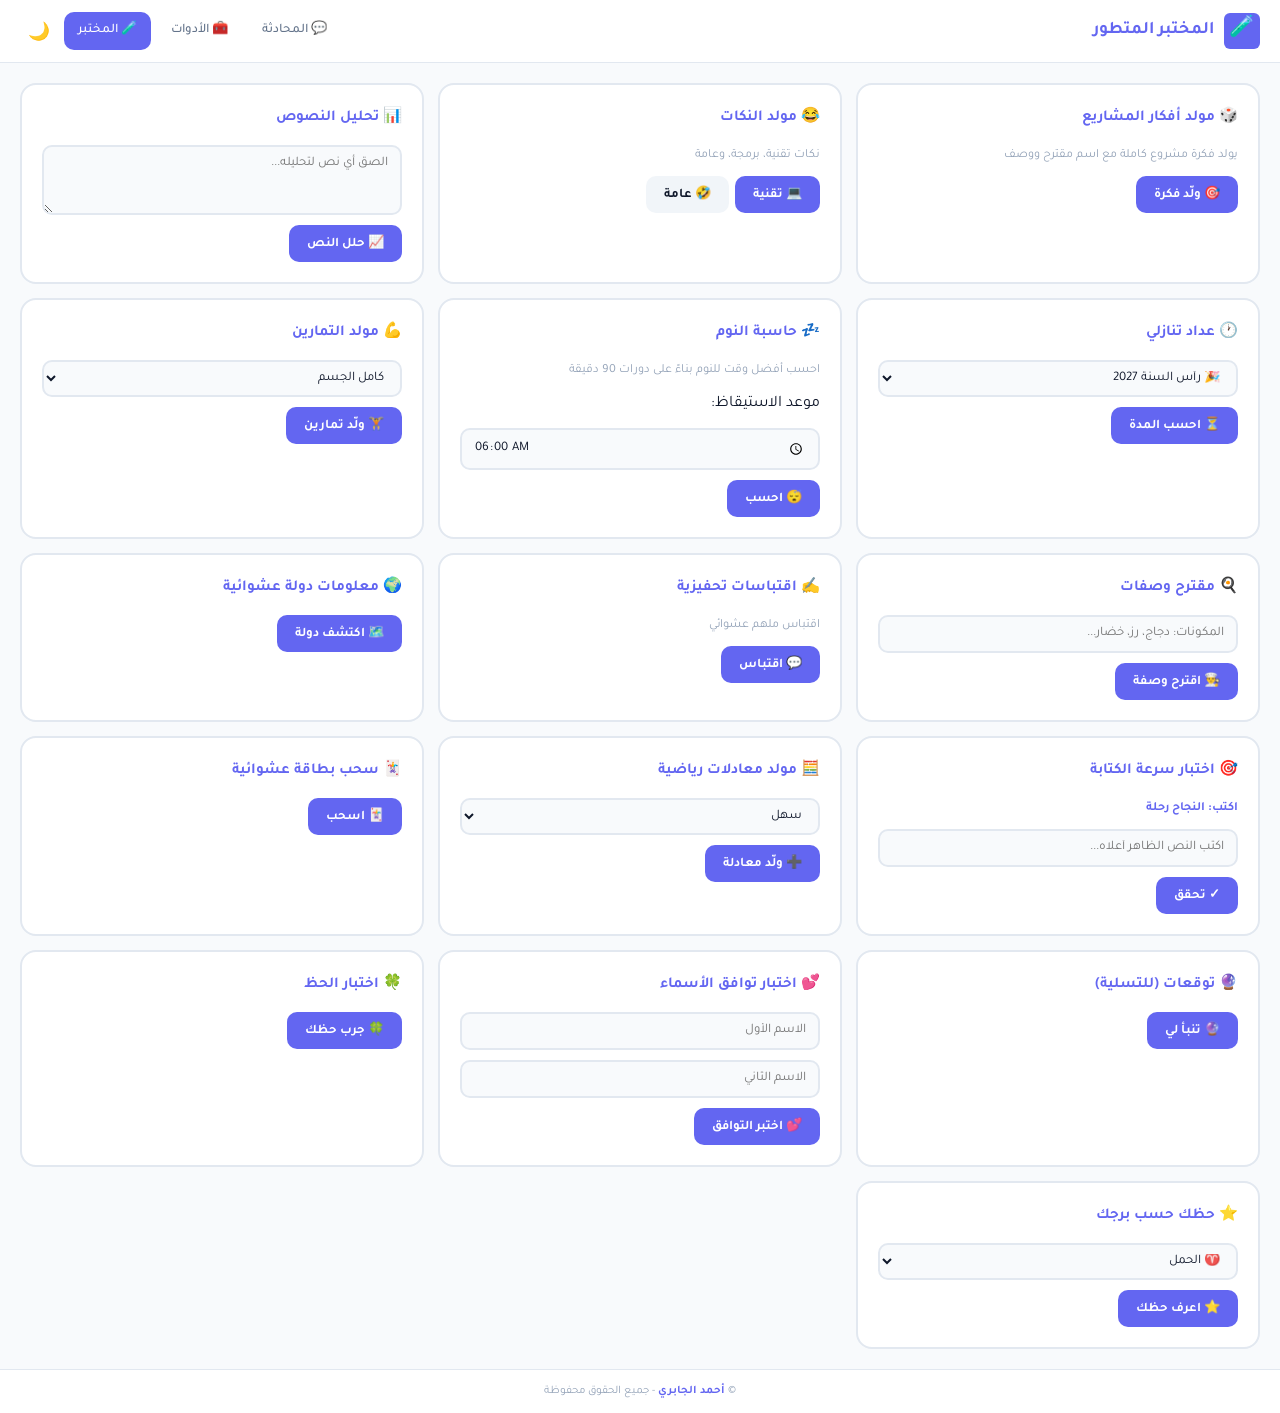
==== commit b457697a: "Update labs.html" ====
--- a/labs.html
+++ b/labs.html
@@ -3,154 +3,305 @@
 <head>
     <meta charset="UTF-8">
     <meta name="viewport" content="width=device-width, initial-scale=1.0">
-    <title>المختبر المتطور - Ultimate Labs v2.0</title>
+    <title>المختبر المتطور - Pro Labs</title>
+    <link href="https://fonts.googleapis.com/css2?family=Tajawal:wght@400;500;700;900&display=swap" rel="stylesheet">
     <style>
         :root {
-            --primary:#6366f1;--primary-hover:#4f46e5;--primary-light:rgba(99,102,241,0.1);
-            --bg:#f8fafc;--surface:#ffffff;--text:#1e293b;--text-secondary:#64748b;
-            --border:#e2e8f0;--shadow:0 4px 6px -1px rgba(0,0,0,0.1);
-            --shadow-lg:0 10px 15px -3px rgba(0,0,0,0.1);--radius:16px;--radius-sm:8px;
-            --transition:0.3s ease;--danger:#ef4444;--success:#22c55e;--star:#f59e0b;
-        }
-        body.dark-mode {
-            --bg:#0f172a;--surface:#1e293b;--text:#e2e8f0;--text-secondary:#94a3b8;
-            --border:#334155;--shadow:0 4px 6px -1px rgba(0,0,0,0.4);
-            --shadow-lg:0 10px 15px -3px rgba(0,0,0,0.4);--primary-light:rgba(99,102,241,0.2);
-        }
-        *{margin:0;padding:0;box-sizing:border-box;}
-        body{font-family:'Segoe UI','Tajawal',sans-serif;background:var(--bg);color:var(--text);min-height:100vh;display:flex;flex-direction:column;line-height:1.6;transition:background var(--transition),color var(--transition);}
-        .navbar{background:var(--surface);border-bottom:1px solid var(--border);padding:0 14px;display:flex;align-items:center;justify-content:space-between;height:48px;position:sticky;top:0;z-index:100;}
-        .nav-brand{font-weight:700;color:var(--primary);font-size:0.95rem;display:flex;align-items:center;gap:5px;}
-        .nav-links{display:flex;gap:3px;align-items:center;flex-wrap:wrap;}
-        .nav-link{background:transparent;border:1px solid var(--border);color:var(--text-secondary);padding:4px 9px;border-radius:14px;cursor:pointer;font-size:0.7rem;font-family:inherit;transition:all var(--transition);white-space:nowrap;text-decoration:none;}
-        .nav-link:hover,.nav-link.active{background:var(--primary);color:white;border-color:var(--primary);}
-        .nav-icon{background:var(--primary-light);border:none;color:var(--primary);width:30px;height:30px;border-radius:50%;cursor:pointer;font-size:0.85rem;transition:all var(--transition);}
-        .nav-icon:hover{background:var(--primary);color:white;}
-        .labs-area{flex:1;overflow-y:auto;padding:14px;display:flex;flex-direction:column;gap:14px;}
-        .lab-card{background:var(--surface);border:1px solid var(--border);border-radius:var(--radius-sm);padding:18px;transition:all var(--transition);}
-        .lab-card:hover{box-shadow:var(--shadow-lg);}
-        .lab-card h3{color:var(--primary);margin-bottom:6px;font-size:0.95rem;display:flex;align-items:center;gap:6px;}
-        .lab-card p{font-size:0.8rem;color:var(--text-secondary);margin-bottom:10px;}
-        .lab-card input,.lab-card textarea,.lab-card select{width:100%;padding:8px 12px;border:1px solid var(--border);border-radius:var(--radius-sm);font-family:inherit;font-size:0.85rem;background:var(--bg);color:var(--text);margin:4px 0;}
-        .lab-card button{background:var(--primary);color:white;border:none;padding:8px 16px;border-radius:18px;cursor:pointer;font-family:inherit;font-size:0.78rem;margin:3px;transition:all var(--transition);}
-        .lab-card button:hover{background:var(--primary-hover);transform:translateY(-1px);}
-        .lab-card button:active{transform:scale(0.97);}
-        .lab-result{margin-top:10px;padding:12px;background:var(--bg);border-radius:var(--radius-sm);font-size:0.85rem;white-space:pre-wrap;min-height:20px;}
-        .lab-result:empty{display:none;}
-        .toast{position:fixed;bottom:60px;left:50%;transform:translateX(-50%) translateY(100px);background:#1e293b;color:white;padding:9px 20px;border-radius:22px;font-size:0.78rem;z-index:300;opacity:0;transition:all 0.3s;pointer-events:none;}
-        .toast.show{opacity:1;transform:translateX(-50%) translateY(0);}
-        .footer{text-align:center;padding:10px;font-size:0.7rem;color:var(--text-secondary);border-top:1px solid var(--border);background:var(--surface);margin-top:auto;}
-        .footer span{font-weight:600;color:var(--primary);}
-        .emoji-large{font-size:2rem;}
-        .btn-group{display:flex;gap:4px;flex-wrap:wrap;}
-        @media(max-width:600px){.labs-area{padding:8px;gap:10px;}.lab-card{padding:12px;}}
+            --primary: #6366f1; --primary-dark: #4f46e5; --primary-light: #eef2ff;
+            --bg: #f8fafc; --surface: #ffffff; --surface-hover: #f1f5f9;
+            --text: #0f172a; --text-secondary: #64748b; --text-muted: #94a3b8;
+            --border: #e2e8f0; --radius-xs: 6px; --radius-sm: 10px; --radius: 16px; --radius-lg: 20px;
+            --shadow: 0 1px 3px rgba(0,0,0,0.1); --shadow-md: 0 4px 6px rgba(0,0,0,0.07);
+            --shadow-lg: 0 10px 15px rgba(0,0,0,0.1); --transition: 0.2s cubic-bezier(0.4, 0, 0.2, 1);
+            --success: #22c55e; --danger: #ef4444; --star: #f59e0b;
+        }
+        [data-theme="dark"] {
+            --bg: #0f172a; --surface: #1e293b; --surface-hover: #334155;
+            --text: #f1f5f9; --text-secondary: #94a3b8; --text-muted: #64748b;
+            --border: #334155; --primary-light: #312e81;
+        }
+        * { margin:0; padding:0; box-sizing:border-box; }
+        body {
+            font-family: 'Tajawal', sans-serif; background: var(--bg); color: var(--text);
+            min-height: 100vh; display: flex; flex-direction: column; line-height: 1.7;
+            transition: all var(--transition);
+        }
+        .header {
+            background: var(--surface); border-bottom: 1px solid var(--border);
+            padding: 12px 20px; display: flex; align-items: center; justify-content: space-between;
+            gap: 12px; position: sticky; top: 0; z-index: 100;
+        }
+        .header-brand { display: flex; align-items: center; gap: 10px; font-size: 1.1rem; font-weight: 700; color: var(--primary); }
+        .header-brand .logo { width: 36px; height: 36px; background: var(--primary); border-radius: var(--radius-xs); display: flex; align-items: center; justify-content: center; font-size: 1.3rem; color: white; }
+        .header-nav { display: flex; gap: 6px; align-items: center; }
+        .nav-link { padding: 8px 14px; border-radius: var(--radius-sm); font-size: 0.82rem; font-weight: 500; text-decoration: none; color: var(--text-secondary); transition: all var(--transition); white-space: nowrap; }
+        .nav-link:hover { background: var(--surface-hover); color: var(--text); }
+        .nav-link.active { background: var(--primary); color: white; }
+        .icon-btn { width: 38px; height: 38px; border-radius: var(--radius-xs); border: none; background: transparent; color: var(--text-secondary); cursor: pointer; font-size: 1.1rem; display: flex; align-items: center; justify-content: center; transition: all var(--transition); }
+        .icon-btn:hover { background: var(--surface-hover); color: var(--text); }
+        .labs-grid { display: grid; grid-template-columns: repeat(auto-fill, minmax(320px, 1fr)); gap: 14px; padding: 20px; flex: 1; overflow-y: auto; align-content: start; }
+        .lab-card {
+            background: var(--surface); border: 2px solid var(--border); border-radius: var(--radius);
+            padding: 20px; transition: all var(--transition); display: flex; flex-direction: column; gap: 10px;
+        }
+        .lab-card:hover { border-color: var(--primary); box-shadow: var(--shadow-md); }
+        .lab-card h3 { font-size: 0.95rem; color: var(--primary); display: flex; align-items: center; gap: 8px; margin-bottom: 4px; }
+        .lab-card p { font-size: 0.78rem; color: var(--text-muted); }
+        .lab-card input, .lab-card textarea, .lab-card select {
+            width: 100%; padding: 9px 12px; border: 2px solid var(--border); border-radius: var(--radius-sm);
+            font-family: inherit; font-size: 0.82rem; background: var(--bg); color: var(--text);
+            transition: border var(--transition);
+        }
+        .lab-card input:focus, .lab-card textarea:focus, .lab-card select:focus { outline: none; border-color: var(--primary); }
+        .btn {
+            padding: 9px 18px; border-radius: var(--radius-sm); border: none; font-family: inherit;
+            font-size: 0.82rem; font-weight: 600; cursor: pointer; transition: all var(--transition);
+            width: fit-content;
+        }
+        .btn-primary { background: var(--primary); color: white; }
+        .btn-primary:hover { background: var(--primary-dark); transform: translateY(-1px); }
+        .btn-secondary { background: var(--surface-hover); color: var(--text); }
+        .btn-secondary:hover { background: var(--border); }
+        .btn-row { display: flex; gap: 6px; flex-wrap: wrap; }
+        .result-box { padding: 12px; background: var(--bg); border-radius: var(--radius-sm); font-size: 0.85rem; white-space: pre-wrap; border: 1px solid var(--border); min-height: 20px; }
+        .result-box:empty { display: none; }
+        .toast { position: fixed; bottom: 80px; left: 50%; transform: translateX(-50%) translateY(120px); background: #1e293b; color: white; padding: 10px 22px; border-radius: 30px; font-size: 0.82rem; z-index: 999; opacity: 0; transition: all 0.3s; pointer-events: none; }
+        .toast.show { opacity: 1; transform: translateX(-50%) translateY(0); }
+        .footer { text-align: center; padding: 12px; font-size: 0.72rem; color: var(--text-muted); border-top: 1px solid var(--border); background: var(--surface); margin-top: auto; }
+        .footer span { color: var(--primary); font-weight: 600; }
+        @media (max-width: 640px) {
+            .labs-grid { grid-template-columns: 1fr; gap: 10px; padding: 12px; }
+            .lab-card { padding: 14px; }
+        }
     </style>
 </head>
 <body>
-    <nav class="navbar">
-        <div class="nav-brand">🧪 المختبر المتطور</div>
-        <div class="nav-links">
-            <a href="index.html" class="nav-link">💬 شات</a>
-            <a href="tools.html" class="nav-link">🧰 أدوات</a>
-            <a href="labs.html" class="nav-link active">🧪 مختبر</a>
-            <button class="nav-icon" id="darkModeBtn" title="ليلي">🌙</button>
-        </div>
-    </nav>
-
-    <div class="labs-area">
-        <!-- 1. مولد أفكار -->
-        <div class="lab-card"><h3>🎲 مولد أفكار مشاريع</h3><p>يولد فكرة مشروع مع اسم ووصف</p><button onclick="generateIdea()">🎯 ولّد فكرة</button><div class="lab-result" id="ideaResult"></div></div>
-
-        <!-- 2. نكت -->
-        <div class="lab-card"><h3>😂 مولد نكت</h3><p>نكت تقنية، برمجة، وعامة</p><div class="btn-group"><button onclick="generateJoke('tech')">💻 نكت تقنية</button><button onclick="generateJoke('general')">🤣 نكت عامة</button></div><div class="lab-result" id="jokeResult"></div></div>
-
-        <!-- 3. تحليل نص -->
-        <div class="lab-card"><h3>📊 تحليل نص متقدم</h3><textarea id="analyzeInput" rows="4" placeholder="الصق نصاً لتحليله..."></textarea><button onclick="analyzeText()">📈 حلل</button><div class="lab-result" id="analyzeResult"></div></div>
-
-        <!-- 4. عداد تنازلي -->
-        <div class="lab-card"><h3>🕐 عداد تنازلي</h3><select id="countdownSelect"><option value="2027-01-01">🎉 رأس السنة 2027</option><option value="2027-03-01">🌙 رمضان 2027</option><option value="2026-12-31">📅 نهاية 2026</option><option value="custom">📝 تاريخ مخصص</option></select><input type="date" id="customDate" style="display:none;"><button onclick="calculateCountdown()">⏳ احسب</button><div class="lab-result" id="countdownResult"></div></div>
-
-        <!-- 5. حاسبة نوم -->
-        <div class="lab-card"><h3>💤 حاسبة النوم الذكية</h3><p>احسب وقت نومك بناءً على دورات النوم (90 دقيقة)</p><label>موعد الاستيقاظ:</label><input type="time" id="wakeTime" value="06:00"><button onclick="calculateSleep()">😴 احسب</button><div class="lab-result" id="sleepResult"></div></div>
-
-        <!-- 6. تمارين -->
-        <div class="lab-card"><h3>💪 مولد تمارين رياضية</h3><p>تمارين عشوائية مخصصة</p><select id="workoutType"><option value="full">كامل الجسم</option><option value="upper">الجزء العلوي</option><option value="lower">الجزء السفلي</option><option value="cardio">كارديو</option></select><button onclick="generateWorkout()">🏋️ ولّد</button><div class="lab-result" id="workoutResult"></div></div>
-
-        <!-- 7. وصفات -->
-        <div class="lab-card"><h3>🍳 مقترح وصفات</h3><input id="recipeIng" placeholder="المكونات المتوفرة (دجاج، رز، خضار...)"><button onclick="suggestRecipe()">👨‍🍳 اقترح وصفة</button><div class="lab-result" id="recipeResult"></div></div>
-
-        <!-- 8. قاموس -->
-        <div class="lab-card"><h3>📖 قاموس سريع</h3><input id="dictWord" placeholder="اكتب كلمة للبحث عن معناها..."><button onclick="defineWord()">📚 ابحث</button><div class="lab-result" id="dictResult"></div></div>
-
-        <!-- 9. كلمات أغاني -->
-        <div class="lab-card"><h3>🎵 بحث كلمات أغاني</h3><input id="songQuery" placeholder="اسم الأغنية أو الفنان..."><button onclick="findLyrics()">🎶 ابحث</button><div class="lab-result" id="lyricsResult"></div></div>
-
-        <!-- 10. توقعات -->
-        <div class="lab-card"><h3>🔮 توقعات (للتسلية)</h3><p>توقعات عشوائية للمستقبل القريب</p><button onclick="generatePrediction()">🔮 تنبأ لي</button><div class="lab-result" id="predictionResult"></div></div>
-
-        <!-- 11. بطاقات -->
-        <div class="lab-card"><h3>🃏 مولد بطاقات</h3><button onclick="drawCard()">🃏 اسحب بطاقة</button><div class="lab-result" id="cardResult" style="font-size:3rem;text-align:center;"></div></div>
-
-        <!-- 12. دول -->
-        <div class="lab-card"><h3>🌍 معلومات دولة</h3><button onclick="randomCountry()">🗺️ دولة عشوائية</button><div class="lab-result" id="countryResult"></div></div>
-
-        <!-- 13. اقتباسات -->
-        <div class="lab-card"><h3>✍️ اقتباسات تحفيزية</h3><button onclick="generateQuote()">💬 اقتباس</button><div class="lab-result" id="quoteResult"></div></div>
-
-        <!-- 14. سرعة كتابة -->
-        <div class="lab-card"><h3>🎯 اختبار سرعة كتابة</h3><p id="typingTarget" style="font-weight:700;color:var(--primary);">اكتب: مرحبا بالعالم</p><input id="typingInput" placeholder="اكتب النص أعلاه..."><button onclick="checkTyping()">✓ تحقق</button><div class="lab-result" id="typingResult"></div></div>
-
-        <!-- 15. معادلات -->
-        <div class="lab-card"><h3>🧮 مولد معادلات رياضية</h3><p>للتدريب على الحساب الذهني</p><select id="mathDifficulty"><option value="easy">سهل</option><option value="medium">متوسط</option><option value="hard">صعب</option></select><button onclick="generateMath()">➕ ولّد معادلة</button><div class="lab-result" id="mathResult" style="font-size:1.3rem;text-align:center;"></div></div>
-
-        <!-- 16. حظ -->
-        <div class="lab-card"><h3>🍀 اختبار الحظ</h3><p>نسبة حظك اليوم (للتسلية)</p><button onclick="testLuck()">🍀 جرب حظك</button><div class="lab-result" id="luckResult"></div></div>
-
-        <!-- 17. توافق -->
-        <div class="lab-card"><h3>💕 اختبار توافق الأسماء</h3><input id="name1" placeholder="الاسم الأول"><input id="name2" placeholder="الاسم الثاني"><button onclick="testCompatibility()">💕 اختبر</button><div class="lab-result" id="compatResult"></div></div>
-
-        <!-- 18. أبراج -->
-        <div class="lab-card"><h3>⭐ حظك اليوم حسب برجك</h3><select id="zodiacSign"><option value="aries">♈ الحمل</option><option value="taurus">♉ الثور</option><option value="gemini">♊ الجوزاء</option><option value="cancer">♋ السرطان</option><option value="leo">♌ الأسد</option><option value="virgo">♍ العذراء</option><option value="libra">♎ الميزان</option><option value="scorpio">♏ العقرب</option><option value="sagittarius">♐ القوس</option><option value="capricorn">♑ الجدي</option><option value="aquarius">♒ الدلو</option><option value="pisces">♓ الحوت</option></select><button onclick="getHoroscope()">⭐ اعرف حظك</button><div class="lab-result" id="horoscopeResult"></div></div>
+    <header class="header">
+        <div class="header-brand"><span class="logo">🧪</span>المختبر المتطور</div>
+        <nav class="header-nav">
+            <a href="index.html" class="nav-link">💬 المحادثة</a>
+            <a href="tools.html" class="nav-link">🧰 الأدوات</a>
+            <a href="labs.html" class="nav-link active">🧪 المختبر</a>
+            <button class="icon-btn" id="themeBtn" title="تغيير المظهر">🌙</button>
+        </nav>
+    </header>
+
+    <div class="labs-grid">
+        <!-- 1 -->
+        <div class="lab-card">
+            <h3>🎲 مولد أفكار المشاريع</h3>
+            <p>يولد فكرة مشروع كاملة مع اسم مقترح ووصف</p>
+            <button class="btn btn-primary" onclick="generateIdea()">🎯 ولّد فكرة</button>
+            <div class="result-box" id="ideaResult"></div>
+        </div>
+        <!-- 2 -->
+        <div class="lab-card">
+            <h3>😂 مولد النكات</h3>
+            <p>نكات تقنية، برمجة، وعامة</p>
+            <div class="btn-row">
+                <button class="btn btn-primary" onclick="generateJoke('tech')">💻 تقنية</button>
+                <button class="btn btn-secondary" onclick="generateJoke('general')">🤣 عامة</button>
+            </div>
+            <div class="result-box" id="jokeResult"></div>
+        </div>
+        <!-- 3 -->
+        <div class="lab-card">
+            <h3>📊 تحليل النصوص</h3>
+            <textarea id="analyzeInput" rows="3" placeholder="الصق أي نص لتحليله..."></textarea>
+            <button class="btn btn-primary" onclick="analyzeText()">📈 حلل النص</button>
+            <div class="result-box" id="analyzeResult"></div>
+        </div>
+        <!-- 4 -->
+        <div class="lab-card">
+            <h3>🕐 عداد تنازلي</h3>
+            <select id="countdownSelect">
+                <option value="2027-01-01">🎉 رأس السنة 2027</option>
+                <option value="2027-03-01">🌙 رمضان 2027</option>
+                <option value="2026-12-31">📅 نهاية السنة</option>
+                <option value="custom">📝 تاريخ مخصص</option>
+            </select>
+            <input type="date" id="customDate" style="display:none;">
+            <button class="btn btn-primary" onclick="calculateCountdown()">⏳ احسب المدة</button>
+            <div class="result-box" id="countdownResult"></div>
+        </div>
+        <!-- 5 -->
+        <div class="lab-card">
+            <h3>💤 حاسبة النوم</h3>
+            <p>احسب أفضل وقت للنوم بناءً على دورات 90 دقيقة</p>
+            <label>موعد الاستيقاظ:</label>
+            <input type="time" id="wakeTime" value="06:00">
+            <button class="btn btn-primary" onclick="calculateSleep()">😴 احسب</button>
+            <div class="result-box" id="sleepResult"></div>
+        </div>
+        <!-- 6 -->
+        <div class="lab-card">
+            <h3>💪 مولد التمارين</h3>
+            <select id="workoutType">
+                <option value="full">كامل الجسم</option>
+                <option value="upper">الجزء العلوي</option>
+                <option value="lower">الجزء السفلي</option>
+                <option value="cardio">كارديو</option>
+            </select>
+            <button class="btn btn-primary" onclick="generateWorkout()">🏋️ ولّد تمارين</button>
+            <div class="result-box" id="workoutResult"></div>
+        </div>
+        <!-- 7 -->
+        <div class="lab-card">
+            <h3>🍳 مقترح وصفات</h3>
+            <input id="recipeIng" placeholder="المكونات: دجاج، رز، خضار...">
+            <button class="btn btn-primary" onclick="suggestRecipe()">👨‍🍳 اقترح وصفة</button>
+            <div class="result-box" id="recipeResult"></div>
+        </div>
+        <!-- 8 -->
+        <div class="lab-card">
+            <h3>✍️ اقتباسات تحفيزية</h3>
+            <p>اقتباس ملهم عشوائي</p>
+            <button class="btn btn-primary" onclick="generateQuote()">💬 اقتباس</button>
+            <div class="result-box" id="quoteResult"></div>
+        </div>
+        <!-- 9 -->
+        <div class="lab-card">
+            <h3>🌍 معلومات دولة عشوائية</h3>
+            <button class="btn btn-primary" onclick="randomCountry()">🗺️ اكتشف دولة</button>
+            <div class="result-box" id="countryResult"></div>
+        </div>
+        <!-- 10 -->
+        <div class="lab-card">
+            <h3>🎯 اختبار سرعة الكتابة</h3>
+            <p id="typingTarget" style="font-weight:700;color:var(--primary);">اكتب: مرحبا بالعالم</p>
+            <input id="typingInput" placeholder="اكتب النص الظاهر أعلاه...">
+            <button class="btn btn-primary" onclick="checkTyping()">✓ تحقق</button>
+            <div class="result-box" id="typingResult"></div>
+        </div>
+        <!-- 11 -->
+        <div class="lab-card">
+            <h3>🧮 مولد معادلات رياضية</h3>
+            <select id="mathDifficulty"><option value="easy">سهل</option><option value="medium">متوسط</option><option value="hard">صعب</option></select>
+            <button class="btn btn-primary" onclick="generateMath()">➕ ولّد معادلة</button>
+            <div class="result-box" id="mathResult" style="font-size:1.3rem;text-align:center;cursor:pointer;"></div>
+        </div>
+        <!-- 12 -->
+        <div class="lab-card">
+            <h3>🃏 سحب بطاقة عشوائية</h3>
+            <button class="btn btn-primary" onclick="drawCard()">🃏 اسحب</button>
+            <div class="result-box" id="cardResult" style="font-size:2.5rem;text-align:center;"></div>
+        </div>
+        <!-- 13 -->
+        <div class="lab-card">
+            <h3>🔮 توقعات (للتسلية)</h3>
+            <button class="btn btn-primary" onclick="generatePrediction()">🔮 تنبأ لي</button>
+            <div class="result-box" id="predictionResult"></div>
+        </div>
+        <!-- 14 -->
+        <div class="lab-card">
+            <h3>💕 اختبار توافق الأسماء</h3>
+            <input id="name1" placeholder="الاسم الأول">
+            <input id="name2" placeholder="الاسم الثاني">
+            <button class="btn btn-primary" onclick="testCompatibility()">💕 اختبر التوافق</button>
+            <div class="result-box" id="compatResult"></div>
+        </div>
+        <!-- 15 -->
+        <div class="lab-card">
+            <h3>🍀 اختبار الحظ</h3>
+            <button class="btn btn-primary" onclick="testLuck()">🍀 جرب حظك</button>
+            <div class="result-box" id="luckResult"></div>
+        </div>
+        <!-- 16 -->
+        <div class="lab-card">
+            <h3>⭐ حظك حسب برجك</h3>
+            <select id="zodiacSign">
+                <option value="aries">♈ الحمل</option><option value="taurus">♉ الثور</option>
+                <option value="gemini">♊ الجوزاء</option><option value="cancer">♋ السرطان</option>
+                <option value="leo">♌ الأسد</option><option value="virgo">♍ العذراء</option>
+                <option value="libra">♎ الميزان</option><option value="scorpio">♏ العقرب</option>
+                <option value="sagittarius">♐ القوس</option><option value="capricorn">♑ الجدي</option>
+                <option value="aquarius">♒ الدلو</option><option value="pisces">♓ الحوت</option>
+            </select>
+            <button class="btn btn-primary" onclick="getHoroscope()">⭐ اعرف حظك</button>
+            <div class="result-box" id="horoscopeResult"></div>
+        </div>
     </div>
 
     <div class="toast" id="toast"></div>
-    <footer class="footer">© <span>أحمد الجابري - المطور</span> | <a href="index.html" style="color:var(--primary);">💬 الشات</a> | <a href="tools.html" style="color:var(--primary);">🧰 الأدوات</a></footer>
+    <footer class="footer">© <span>أحمد الجابري</span> - جميع الحقوق محفوظة</footer>
 
     <script>
-        (function(){
-            const $=id=>document.getElementById(id);
-            const toast=$('toast'),darkModeBtn=$('darkModeBtn');
-            function showToast(msg){toast.textContent=msg;toast.classList.add('show');clearTimeout(toast._timeout);toast._timeout=setTimeout(()=>toast.classList.remove('show'),2000);}
-            function toggleDark(){document.body.classList.toggle('dark-mode');const d=document.body.classList.contains('dark-mode');darkModeBtn.textContent=d?'☀️':'🌙';localStorage.setItem('darkMode',d?'on':'off');}
-            if(localStorage.getItem('darkMode')==='on'){document.body.classList.add('dark-mode');darkModeBtn.textContent='☀️';}
-            darkModeBtn.addEventListener('click',toggleDark);
-
-            let typingStartTime=0,mathAnswer=0;
-
-            // عداد مخصص
-            $('countdownSelect').addEventListener('change',function(){if(this.value==='custom'){$('customDate').style.display='block';}else{$('customDate').style.display='none';}});
-
-            window.generateIdea=function(){const ideas=[{n:'منصة تعلم ذكية',d:'تطبيق يخصص محتوى تعليمي حسب مستوى المستخدم باستخدام AI'},{n:'متجر منتجات رقمية',d:'موقع لبيع القوالب والأكواد والتصاميم'},{n:'بوت تحليل أسعار',d:'بوت يقارن أسعار المنتجات من مختلف المتاجر'},{n:'تطبيق تتبع صحي',d:'يسجل الخطوات، السعرات، والنوم ويعطي نصائح'},{n:'لعبة برمجة',d:'لعبة تفاعلية تعلم أساسيات البرمجة'}];const i=ideas[Math.floor(Math.random()*ideas.length)];$('ideaResult').innerHTML=`<strong>💡 ${i.n}</strong><br>📝 ${i.d}`;};
-            window.generateJoke=function(type){const tech=['ليه المبرمج دايم تعبان؟ لأنه شغال في bugs','واحد قال لصاحبه: عندي فوبيا من HTML... قاله ليش؟ قال: لأنه full of tags!','الفرق بين الجافا والزواج؟ الاتنين asynchronous','المبرمج لما يسألوه عن سر نجاحه: Ctrl+C, Ctrl+V'];const general=['مرة واحد بخيل مات ولد قريبه، راح العزاء واخذ بقشيش','واحد غبي سأل صاحبه: كيف تكتب كلمة "غبي"؟ قاله: اكتبها زي ما تنطقها. قال: طيب أكتب "غ" ولا "ق"؟','الأستاذ: لماذا الشمس تشرق من الشرق؟ الطالب: لأن الغرب مقفل!'];const jokes=type==='tech'?tech:general;$('jokeResult').textContent='😂 '+jokes[Math.floor(Math.random()*jokes.length)];};
-            window.analyzeText=function(){const t=$('analyzeInput').value.trim();if(!t)return;const words=t.split(/\s+/).filter(x=>x).length;const chars=t.length;const charsNoSpace=t.replace(/\s/g,'').length;const sentences=t.split(/[.!?؟]/).filter(x=>x).length;const paragraphs=t.split(/\n\n+/).filter(x=>x).length;const uniqueWords=new Set(t.toLowerCase().split(/\s+/).filter(x=>x)).size;$('analyzeResult').innerHTML=`📊 <strong>كلمات:</strong> ${words} | <strong>كلمات فريدة:</strong> ${uniqueWords}<br>📝 <strong>أحرف:</strong> ${chars} | <strong>بدون مسافات:</strong> ${charsNoSpace}<br>📖 <strong>جمل:</strong> ${sentences} | <strong>فقرات:</strong> ${paragraphs}<br>⏱️ <strong>وقت قراءة:</strong> ~${Math.ceil(words/200)} دقيقة | <strong>متوسط:</strong> ${(charsNoSpace/(words||1)).toFixed(1)} حرف/كلمة`;};
-            window.calculateCountdown=function(){const val=$('countdownSelect').value;const target=new Date(val==='custom'?$('customDate').value:val);if(isNaN(target.getTime())){alert('اختر تاريخ صحيح');return;}const now=new Date();const diff=target-now;const days=Math.floor(diff/(1000*60*60*24));const hours=Math.floor((diff%(1000*60*60*24))/(1000*60*60));const mins=Math.floor((diff%(1000*60*60))/(1000*60));$('countdownResult').innerHTML=`⏳ <strong>باقي:</strong> ${days} يوم و ${hours} ساعة و ${mins} دقيقة`;};
-            window.calculateSleep=function(){const w=$('wakeTime').value;if(!w)return;const[h,m]=w.split(':').map(Number);const wt=h*60+m;let r='😴 <strong>أفضل أوقات النوم:</strong>\n';[6,5,4,3,2].forEach(c=>{const s=wt-(c*90+15);if(s<0)return;const sh=Math.floor(s/60)%24;const sm=s%60;r+=`\n• ${c} دورات → ${String(sh).padStart(2,'0')}:${String(sm).padStart(2,'0')} (${c*1.5} ساعات نوم)`;});r+='\n\n💡 كل دورة نوم = 90 دقيقة + 15 دقيقة للنوم';$('sleepResult').textContent=r;};
-            window.generateWorkout=function(){const type=$('workoutType').value;const exercises={full:['ضغط 15×3','قرفصاء 20×3','بلانك 60 ث','burpees 10×3','lunges 12×3'],upper:['ضغط 15×3','push ups 20×3','diamond pushups 10×3','shoulder press'],lower:['قرفصاء 20×3','lunges 15×3','calf raises 30×2','glute bridge'],cardio:['جري 10 دقائق','قفز حبل 3 دقائق','burpees 10×3','high knees 60 ثانية']};const ex=exercises[type]||exercises.full;const selected=[];for(let i=0;i<5;i++){const e=ex[Math.floor(Math.random()*ex.length)];if(!selected.includes(e))selected.push(e);}$('workoutResult').textContent='💪 <strong>تمارين اليوم:</strong>\n'+selected.map((x,i)=>`${i+1}. ${x}`).join('\n');};
-            window.suggestRecipe=function(){const ing=$('recipeIng').value.trim()||'دجاج,رز';const recipes={'دجاج':['دجاج مشوي بالليمون والثوم','كاري دجاج هندي','دجاج بالفرن مع الخضار'],'لحم':['لحم بالبصل والفلفل','برجر منزلي','ستيك بالزبدة والأعشاب'],'سمك':['سمك مقلي مقرمش','سمك بالفرن مع الليمون','فيليه مشوي'],'رز':['رز برياني','رز مقلي بالخضار','مندي لحم']};const ings=ing.split(/[,،]/);let s='';for(const[k,v]of Object.entries(recipes)){if(ings.some(i=>i.trim().includes(k))){s=v[Math.floor(Math.random()*v.length)];break;}}if(!s)s='سلطة خضار مشكلة بزيت الزيتون';$('recipeResult').textContent=`🍳 <strong>${s}</strong>\n\nالمكونات: ${ing}\n👨‍🍳 يمي يمي!`;};
-            window.defineWord=function(){const w=$('dictWord').value.trim();if(!w)return;$('dictResult').textContent=`📖 "${w}": جرب تبحث عنها في الشات الرئيسي للحصول على تعريف مفصل.`;};
-            window.findLyrics=function(){const s=$('songQuery').value.trim();if(!s)return;$('lyricsResult').textContent=`🎵 "${s}": جرب تبحث في الويب عن "${s} lyrics".`;};
-            window.generatePrediction=function(){const p=['🌟 راح تتلقى خبر حلو قريباً!','🚀 فرصة جديدة في طريقك','💫 شخص مهم راح يدخل حياتك','📈 مشروعك الجاي ناجح','🎉 الأسبوع الجاي مليان مفاجآت','💎 راح تكتشف موهبة جديدة','🌈 مشكلة قديمة راح تنحل'];$('predictionResult').textContent='🔮 '+p[Math.floor(Math.random()*p.length)];};
-            window.drawCard=function(){const suits=['♠️','♥️','♦️','♣️'];const ranks=['A','2','3','4','5','6','7','8','9','10','J','Q','K'];$('cardResult').textContent=`${ranks[Math.floor(Math.random()*13)]} ${suits[Math.floor(Math.random()*4)]}`;};
-            window.randomCountry=function(){const c=[{n:'اليابان',cap:'طوكيو',cur:'ين',lang:'يابانية',pop:'125 مليون'},{n:'البرازيل',cap:'برازيليا',cur:'ريال',lang:'برتغالية',pop:'214 مليون'},{n:'مصر',cap:'القاهرة',cur:'جنيه',lang:'عربية',pop:'104 مليون'},{n:'فرنسا',cap:'باريس',cur:'يورو',lang:'فرنسية',pop:'67 مليون'},{n:'الهند',cap:'نيودلهي',cur:'روبيه',lang:'هندية',pop:'1.4 مليار'},{n:'كندا',cap:'أوتاوا',cur:'دولار كندي',lang:'إنجليزية/فرنسية',pop:'38 مليون'}][Math.floor(Math.random()*6)];$('countryResult').innerHTML=`🌍 <strong>${c.n}</strong><br>🏙️ العاصمة: ${c.cap}<br>💰 العملة: ${c.cur}<br>🗣️ اللغة: ${c.lang}<br>👥 السكان: ${c.pop}`;};
-            window.generateQuote=function(){const q=['النجاح ليس نهاية الطريق، والفشل ليس قاتلاً - الشجاعة للاستمرار هي ما يهم.','تعلم كأنك ستعيش للأبد، عش كأنك ستموت غداً.','الطريقة الوحيدة لعمل عظيم هي أن تحب ما تعمل. - ستيف جوبز','لا تنتظر الفرصة، اصنعها بنفسك.','كل حلم عظيم يبدأ بحالم.'].map(x=>'💬 '+x);$('quoteResult').textContent=q[Math.floor(Math.random()*q.length)];};
-            window.checkTyping=function(){const target=$('typingTarget').textContent.replace('اكتب: ','');const input=$('typingInput').value.trim();if(!input)return;if(!typingStartTime)typingStartTime=Date.now();if(input===target){const time=((Date.now()-typingStartTime)/1000).toFixed(1);const wpm=Math.round(target.split(' ').length/(time/60));$('typingResult').innerHTML=`✅ <strong>صح!</strong> الوقت: ${time} ثانية | السرعة: ${wpm} كلمة/دقيقة`;typingStartTime=0;const targets=['مرحبا بالعالم','البرمجة ممتعة','تعلم كل يوم شيئاً جديداً','النجاح رحلة وليس وجهة','التكنولوجيا تغير العالم'];$('typingTarget').textContent='اكتب: '+targets[Math.floor(Math.random()*targets.length)];$('typingInput').value='';}else{$('typingResult').textContent='❌ خطأ، حاول مرة أخرى';}};
-            window.generateMath=function(){const diff=$('mathDifficulty').value;let a,b,op,ans;if(diff==='easy'){a=Math.floor(Math.random()*50);b=Math.floor(Math.random()*20);op='+';ans=a+b;}else if(diff==='medium'){a=Math.floor(Math.random()*100);b=Math.floor(Math.random()*50);op=['+','-'][Math.floor(Math.random()*2)];ans=op==='+'?a+b:a-b;}else{a=Math.floor(Math.random()*100);b=Math.floor(Math.random()*30);op=['×','+','-'][Math.floor(Math.random()*3)];if(op==='×')ans=a*b;else if(op==='+')ans=a+b;else ans=a-b;}mathAnswer=ans;$('mathResult').innerHTML=`${a} ${op} ${b} = ? <br><small>(اضغط للإجابة)</small>`;$('mathResult').onclick=function(){this.innerHTML=`${a} ${op} ${b} = <strong>${ans}</strong>`;};};
-            window.testLuck=function(){const luck=Math.floor(Math.random()*100)+1;let emoji,msg;if(luck>80){emoji='🍀✨';msg='حظك ممتاز اليوم!';}else if(luck>50){emoji='😊';msg='حظك جيد';}else if(luck>20){emoji='🤔';msg='حظك متوسط';}else{emoji='😅';msg='حظك أقل من المعتاد... جرب بكرة!';}$('luckResult').innerHTML=`${emoji} <strong>${luck}%</strong> - ${msg}`;};
-            window.testCompatibility=function(){const n1=$('name1').value.trim(),n2=$('name2').value.trim();if(!n1||!n2)return;const score=((n1+n2).split('').reduce((a,c)=>a+c.charCodeAt(0),0)%100)+1;$('compatResult').innerHTML=`💕 <strong>${n1}</strong> + <strong>${n2}</strong><br>نسبة التوافق: <strong>${score}%</strong> ${score>70?'🥰':score>40?'😊':'🤷'}`;};
-            window.getHoroscope=function(){const sign=$('zodiacSign').value;const horoscopes={aries:'🔥 اليوم يومك! طاقة إيجابية ومفاجآت حلوة.',taurus:'🌿 استقرار مالي وعاطفي. يوم جيد للتخطيط.',gemini:'💬 تواصل اجتماعي ممتاز. فرصة للقاء أشخاص جدد.',cancer:'🌊 مشاعرك قوية اليوم. خذ وقتك للاسترخاء.',leo:'🦁 تألق وثقة. الناس راح تلاحظ وجودك.',virgo:'📋 يوم مثالي للإنجاز وتنظيم أمورك.',libra:'⚖️ توازن في كل شيء. قرار مهم راح تتخذه.',scorpio:'🦂 حدسك قوي اليوم. ثق بحدسك.',sagittarius:'🏹 مغامرة جديدة في انتظارك. يوم للسفر أو التعلم.',capricorn:'⛰️ تركيز على العمل. إنجاز كبير قريب.',aquarius:'💡 فكرة عبقرية راح تخطر على بالك.',pisces:'🎨 إبداع وخيال. يوم مناسب للفن والموسيقى.'};$('horoscopeResult').innerHTML=`⭐ <strong>${$('zodiacSign').selectedOptions[0].text}</strong><br>${horoscopes[sign]||'يوم جميل بانتظارك!'}`;};
-
-            const typingTargets=['مرحبا بالعالم','البرمجة ممتعة','تعلم كل يوم شيئاً جديداً','النجاح رحلة وليس وجهة'];
-            $('typingTarget').textContent='اكتب: '+typingTargets[Math.floor(Math.random()*typingTargets.length)];
+        (() => {
+            const $ = id => document.getElementById(id);
+            const toast = $('toast'), themeBtn = $('themeBtn');
+            let typingStart = 0, mathAnswer = 0;
+
+            function showToast(msg) { toast.textContent = msg; toast.classList.add('show'); clearTimeout(toast._t); toast._t = setTimeout(() => toast.classList.remove('show'), 2200); }
+            function toggleTheme() { const isDark = document.body.getAttribute('data-theme') === 'dark'; document.body.setAttribute('data-theme', isDark ? '' : 'dark'); themeBtn.textContent = isDark ? '🌙' : '☀️'; localStorage.setItem('theme', isDark ? 'light' : 'dark'); }
+            if (localStorage.getItem('theme') === 'dark') { document.body.setAttribute('data-theme', 'dark'); themeBtn.textContent = '☀️'; }
+            themeBtn.addEventListener('click', toggleTheme);
+            $('countdownSelect').addEventListener('change', function () { $('customDate').style.display = this.value === 'custom' ? 'block' : 'none'; });
+
+            window.generateIdea = () => {
+                const ideas = [{ n: 'منصة تعلم ذكية', d: 'تطبيق يخصص محتوى تعليمي حسب مستوى كل مستخدم باستخدام الذكاء الاصطناعي' }, { n: 'متجر منتجات رقمية', d: 'موقع لبيع القوالب البرمجية والتصاميم والإضافات' }, { n: 'بوت تحليل مالي', d: 'بوت تلغرام يحلل الأسواق ويعطي توصيات' }, { n: 'تطبيق تتبع صحي', d: 'يسجل الخطوات والنوم والسعرات مع نصائح يومية' }, { n: 'لعبة تعلم برمجة', d: 'لعبة تفاعلية تعلم الأطفال أساسيات البرمجة' }];
+                const i = ideas[Math.floor(Math.random() * ideas.length)];
+                $('ideaResult').innerHTML = `<strong>💡 ${i.n}</strong><br>📝 ${i.d}`;
+            };
+            window.generateJoke = (type) => {
+                const tech = ['ليه المبرمج تعبان؟ لأنه شغال في bugs', 'HTML بدون CSS = جسم بدون روح', 'الجافا سكريبت دايم asynchronous', 'سر نجاح المبرمج: Ctrl+C, Ctrl+V'];
+                const general = ['مرة واحد غبي سأل: كيف أكتب "غبي"؟ قالوله: اكتبها زي ما تنطقها. قال: طيب أكتب "غ" ولا "ق"؟', 'الأستاذ: لماذا الشمس تشرق من الشرق؟ الطالب: لأن الغرب مقفل!', 'واحد بخيل شاف ابنه ياكل ساندوتش... قاله: بالهنا والشفا... بس لا تخلصه كله!'];
+                $('jokeResult').textContent = '😂 ' + (type === 'tech' ? tech : general)[Math.floor(Math.random() * (type === 'tech' ? tech : general).length)];
+            };
+            window.analyzeText = () => {
+                const t = $('analyzeInput').value.trim(); if (!t) return;
+                const words = t.split(/\s+/).filter(x => x).length, chars = t.length, charsNo = t.replace(/\s/g, '').length;
+                $('analyzeResult').innerHTML = `📊 <strong>${words}</strong> كلمة | <strong>${chars}</strong> حرف | <strong>${charsNo}</strong> بدون مسافات | ⏱️ ~${Math.ceil(words / 200)} دقيقة قراءة`;
+            };
+            window.calculateCountdown = () => {
+                const val = $('countdownSelect').value, target = new Date(val === 'custom' ? $('customDate').value : val);
+                if (isNaN(target.getTime())) return alert('اختر تاريخاً صحيحاً');
+                const diff = target - new Date(), days = Math.floor(diff / 86400000), hours = Math.floor((diff % 86400000) / 3600000);
+                $('countdownResult').innerHTML = `⏳ <strong>${days} يوم و ${hours} ساعة</strong>`;
+            };
+            window.calculateSleep = () => {
+                const w = $('wakeTime').value; if (!w) return;
+                const [h, m] = w.split(':').map(Number), wt = h * 60 + m;
+                let r = '😴 <strong>أفضل أوقات النوم:</strong>\n';
+                [6, 5, 4, 3].forEach(c => { const s = wt - (c * 90 + 15); if (s < 0) return; const sh = Math.floor(s / 60) % 24; r += `\n• ${c} دورات → ${String(sh).padStart(2, '0')}:${String(s % 60).padStart(2, '0')}`; });
+                $('sleepResult').textContent = r;
+            };
+            window.generateWorkout = () => {
+                const type = $('workoutType').value, ex = { full: ['ضغط 15×3', 'قرفصاء 20×3', 'بلانك 60ث', 'burpees 10×3'], upper: ['ضغط 15×3', 'متوازي 10×3', 'shoulder press'], lower: ['قرفصاء 20×3', 'lunges 12×3', 'رفع سمانة 30×2'], cardio: ['جري 10د', 'قفز حبل 3د', 'burpees 10×3', 'high knees 60ث'] }[type] || ex.full;
+                const sel = [...new Set(Array.from({ length: 5 }, () => ex[Math.floor(Math.random() * ex.length)]))];
+                $('workoutResult').textContent = '💪 <strong>تمارين اليوم:</strong>\n' + sel.map((x, i) => `${i + 1}. ${x}`).join('\n');
+            };
+            window.suggestRecipe = () => {
+                const ing = $('recipeIng').value.trim() || 'دجاج';
+                const recipes = { 'دجاج': ['دجاج مشوي بالليمون', 'كاري دجاج', 'دجاج بالفرن'], 'لحم': ['لحم بالبصل', 'برجر', 'ستيك'], 'سمك': ['سمك مقلي', 'سمك بالفرن'], 'رز': ['برياني', 'مندي', 'رز مقلي'] };
+                let s = ''; for (const [k, v] of Object.entries(recipes)) { if (ing.includes(k)) { s = v[Math.floor(Math.random() * v.length)]; break; } }
+                $('recipeResult').textContent = `🍳 <strong>${s || 'سلطة خضار'}</strong>\n👨‍🍳 بالعافية!`;
+            };
+            window.generateQuote = () => { const q = ['النجاح ليس نهاية، والفشل ليس قاتلاً - الشجاعة للاستمرار هي ما يهم.', 'تعلم كأنك ستعيش للأبد.', 'لا تنتظر الفرصة، اصنعها.', 'كل حلم عظيم يبدأ بحالم.']; $('quoteResult').textContent = '💬 ' + q[Math.floor(Math.random() * q.length)]; };
+            window.randomCountry = () => { const c = [{ n: 'اليابان', cap: 'طوكيو', cur: 'ين' }, { n: 'البرازيل', cap: 'برازيليا', cur: 'ريال' }, { n: 'مصر', cap: 'القاهرة', cur: 'جنيه' }, { n: 'فرنسا', cap: 'باريس', cur: 'يورو' }][Math.floor(Math.random() * 4)]; $('countryResult').innerHTML = `🌍 <strong>${c.n}</strong><br>🏙️ ${c.cap} | 💰 ${c.cur}`; };
+            window.checkTyping = () => {
+                const target = $('typingTarget').textContent.replace('اكتب: ', ''), input = $('typingInput').value.trim();
+                if (!input) return; if (!typingStart) typingStart = Date.now();
+                if (input === target) { const time = ((Date.now() - typingStart) / 1000).toFixed(1); $('typingResult').innerHTML = `✅ <strong>صح!</strong> ${time} ثانية`; typingStart = 0; const targets = ['مرحبا بالعالم', 'البرمجة ممتعة', 'تعلم كل يوم', 'النجاح رحلة']; $('typingTarget').textContent = 'اكتب: ' + targets[Math.floor(Math.random() * targets.length)]; $('typingInput').value = ''; } else { $('typingResult').textContent = '❌ خطأ، حاول مرة أخرى'; }
+            };
+            window.generateMath = () => {
+                const diff = $('mathDifficulty').value; let a, b, op, ans;
+                if (diff === 'easy') { a = Math.floor(Math.random() * 50); b = Math.floor(Math.random() * 20); op = '+'; ans = a + b; }
+                else if (diff === 'medium') { a = Math.floor(Math.random() * 100); b = Math.floor(Math.random() * 50); op = ['+', '-'][Math.floor(Math.random() * 2)]; ans = op === '+' ? a + b : a - b; }
+                else { a = Math.floor(Math.random() * 100); b = Math.floor(Math.random() * 30); op = ['×', '+', '-'][Math.floor(Math.random() * 3)]; ans = op === '×' ? a * b : op === '+' ? a + b : a - b; }
+                mathAnswer = ans; $('mathResult').innerHTML = `${a} ${op} ${b} = ? <br><small>(اضغط للجواب)</small>`;
+                $('mathResult').onclick = function () { this.innerHTML = `${a} ${op} ${b} = <strong>${ans}</strong>`; };
+            };
+            window.drawCard = () => { const suits = ['♠️', '♥️', '♦️', '♣️'], ranks = ['A', '2', '3', '4', '5', '6', '7', '8', '9', '10', 'J', 'Q', 'K']; $('cardResult').textContent = `${ranks[Math.floor(Math.random() * 13)]} ${suits[Math.floor(Math.random() * 4)]}`; };
+            window.generatePrediction = () => { const p = ['🌟 خبر حلو قريباً!', '🚀 فرصة جديدة', '💫 شخص مهم', '📈 نجاح مالي', '🎉 مفاجآت']; $('predictionResult').textContent = '🔮 ' + p[Math.floor(Math.random() * p.length)]; };
+            window.testCompatibility = () => { const n1 = $('name1').value.trim(), n2 = $('name2').value.trim(); if (!n1 || !n2) return; const score = ((n1 + n2).split('').reduce((a, c) => a + c.charCodeAt(0), 0) % 100) + 1; $('compatResult').innerHTML = `💕 <strong>${n1}</strong> + <strong>${n2}</strong><br>التوافق: <strong>${score}%</strong> ${score > 70 ? '🥰' : score > 40 ? '😊' : '🤷'}`; };
+            window.testLuck = () => { const luck = Math.floor(Math.random() * 100) + 1; $('luckResult').innerHTML = `🍀 حظك اليوم: <strong>${luck}%</strong> ${luck > 70 ? '✨ ممتاز!' : luck > 40 ? '😊 جيد' : '😅 عادي'}`; };
+            window.getHoroscope = () => {
+                const h = { aries: '🔥 يوم مليء بالطاقة', taurus: '🌿 استقرار مالي', gemini: '💬 لقاءات جديدة', cancer: '🌊 مشاعر قوية', leo: '🦁 تألق وثقة', virgo: '📋 إنجاز وتنظيم', libra: '⚖️ قرار مهم', scorpio: '🦂 حدس قوي', sagittarius: '🏹 مغامرة', capricorn: '⛰️ نجاح مهني', aquarius: '💡 فكرة عبقرية', pisces: '🎨 إبداع' };
+                $('horoscopeResult').innerHTML = `⭐ <strong>${$('zodiacSign').selectedOptions[0].text}</strong><br>${h[$('zodiacSign').value]}`;
+            };
+
+            const targets = ['مرحبا بالعالم', 'البرمجة ممتعة', 'تعلم كل يوم', 'النجاح رحلة'];
+            $('typingTarget').textContent = 'اكتب: ' + targets[Math.floor(Math.random() * targets.length)];
         })();
     </script>
 </body>
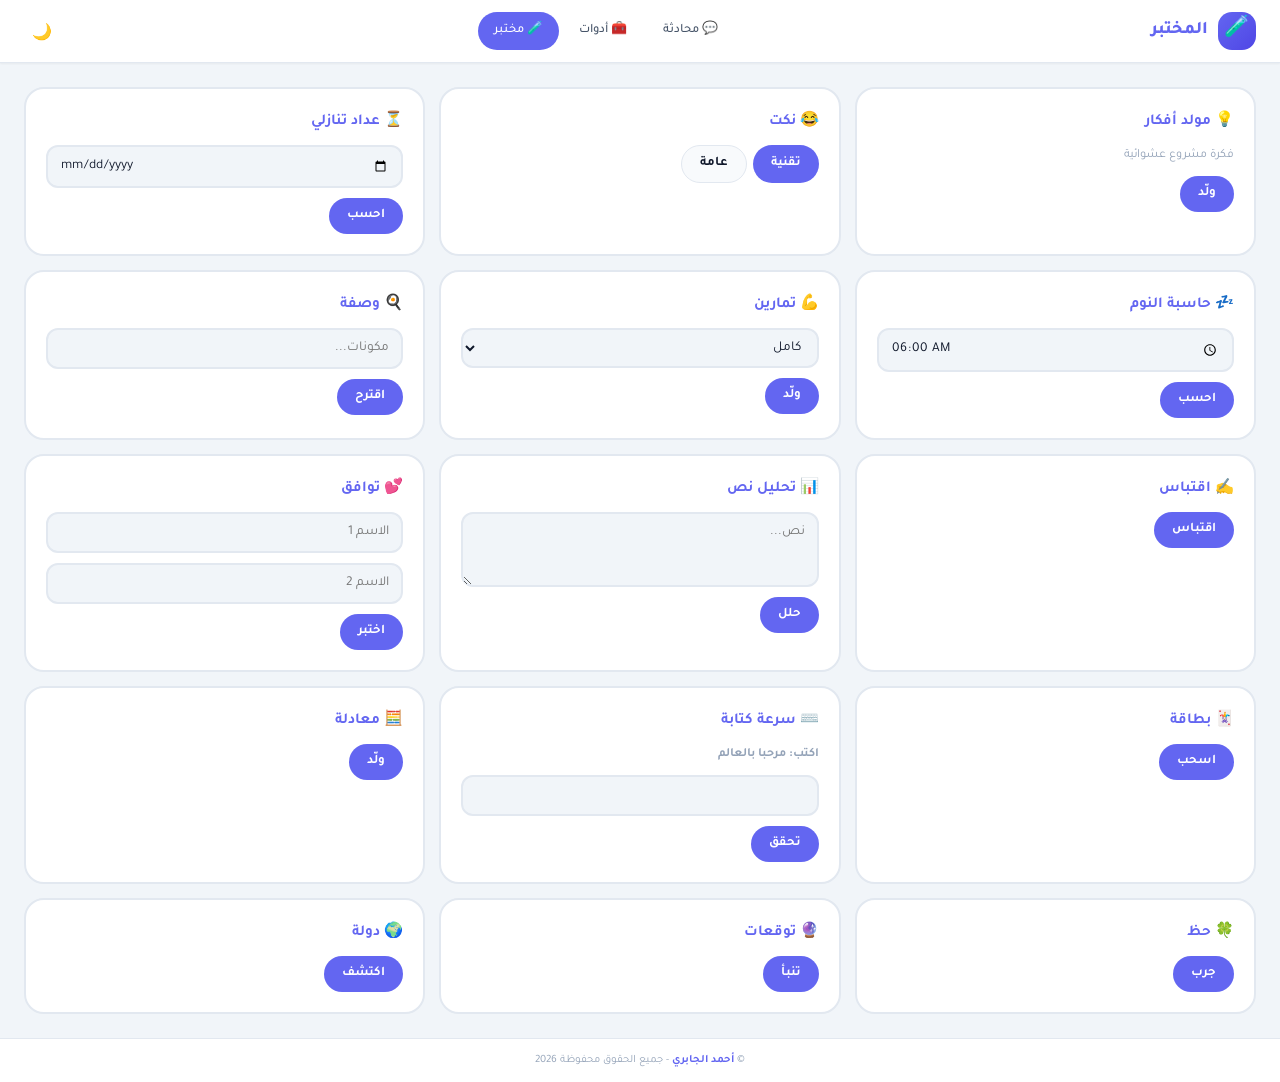
==== commit 56222dd5: "Update labs.html" ====
--- a/labs.html
+++ b/labs.html
@@ -3,306 +3,103 @@
 <head>
     <meta charset="UTF-8">
     <meta name="viewport" content="width=device-width, initial-scale=1.0">
-    <title>المختبر المتطور - Pro Labs</title>
-    <link href="https://fonts.googleapis.com/css2?family=Tajawal:wght@400;500;700;900&display=swap" rel="stylesheet">
+    <title>المختبر - AI Labs</title>
+    <link href="https://fonts.googleapis.com/css2?family=Tajawal:wght@400;500;700;800&display=swap" rel="stylesheet">
     <style>
         :root {
-            --primary: #6366f1; --primary-dark: #4f46e5; --primary-light: #eef2ff;
-            --bg: #f8fafc; --surface: #ffffff; --surface-hover: #f1f5f9;
-            --text: #0f172a; --text-secondary: #64748b; --text-muted: #94a3b8;
-            --border: #e2e8f0; --radius-xs: 6px; --radius-sm: 10px; --radius: 16px; --radius-lg: 20px;
-            --shadow: 0 1px 3px rgba(0,0,0,0.1); --shadow-md: 0 4px 6px rgba(0,0,0,0.07);
-            --shadow-lg: 0 10px 15px rgba(0,0,0,0.1); --transition: 0.2s cubic-bezier(0.4, 0, 0.2, 1);
-            --success: #22c55e; --danger: #ef4444; --star: #f59e0b;
+            --c1:#6366f1;--c1d:#4f46e5;--c1l:#eef2ff;--bg:#f1f5f9;--sur:#fff;--sur2:#f8fafc;
+            --tx:#0f172a;--tx2:#475569;--tx3:#94a3b8;--br:#e2e8f0;--sh:0 1px 2px rgba(0,0,0,0.05);
+            --sh2:0 4px 6px rgba(0,0,0,0.05);--r:14px;--r2:20px;--tr:0.2s;
         }
-        [data-theme="dark"] {
-            --bg: #0f172a; --surface: #1e293b; --surface-hover: #334155;
-            --text: #f1f5f9; --text-secondary: #94a3b8; --text-muted: #64748b;
-            --border: #334155; --primary-light: #312e81;
-        }
-        * { margin:0; padding:0; box-sizing:border-box; }
-        body {
-            font-family: 'Tajawal', sans-serif; background: var(--bg); color: var(--text);
-            min-height: 100vh; display: flex; flex-direction: column; line-height: 1.7;
-            transition: all var(--transition);
-        }
-        .header {
-            background: var(--surface); border-bottom: 1px solid var(--border);
-            padding: 12px 20px; display: flex; align-items: center; justify-content: space-between;
-            gap: 12px; position: sticky; top: 0; z-index: 100;
-        }
-        .header-brand { display: flex; align-items: center; gap: 10px; font-size: 1.1rem; font-weight: 700; color: var(--primary); }
-        .header-brand .logo { width: 36px; height: 36px; background: var(--primary); border-radius: var(--radius-xs); display: flex; align-items: center; justify-content: center; font-size: 1.3rem; color: white; }
-        .header-nav { display: flex; gap: 6px; align-items: center; }
-        .nav-link { padding: 8px 14px; border-radius: var(--radius-sm); font-size: 0.82rem; font-weight: 500; text-decoration: none; color: var(--text-secondary); transition: all var(--transition); white-space: nowrap; }
-        .nav-link:hover { background: var(--surface-hover); color: var(--text); }
-        .nav-link.active { background: var(--primary); color: white; }
-        .icon-btn { width: 38px; height: 38px; border-radius: var(--radius-xs); border: none; background: transparent; color: var(--text-secondary); cursor: pointer; font-size: 1.1rem; display: flex; align-items: center; justify-content: center; transition: all var(--transition); }
-        .icon-btn:hover { background: var(--surface-hover); color: var(--text); }
-        .labs-grid { display: grid; grid-template-columns: repeat(auto-fill, minmax(320px, 1fr)); gap: 14px; padding: 20px; flex: 1; overflow-y: auto; align-content: start; }
-        .lab-card {
-            background: var(--surface); border: 2px solid var(--border); border-radius: var(--radius);
-            padding: 20px; transition: all var(--transition); display: flex; flex-direction: column; gap: 10px;
-        }
-        .lab-card:hover { border-color: var(--primary); box-shadow: var(--shadow-md); }
-        .lab-card h3 { font-size: 0.95rem; color: var(--primary); display: flex; align-items: center; gap: 8px; margin-bottom: 4px; }
-        .lab-card p { font-size: 0.78rem; color: var(--text-muted); }
-        .lab-card input, .lab-card textarea, .lab-card select {
-            width: 100%; padding: 9px 12px; border: 2px solid var(--border); border-radius: var(--radius-sm);
-            font-family: inherit; font-size: 0.82rem; background: var(--bg); color: var(--text);
-            transition: border var(--transition);
-        }
-        .lab-card input:focus, .lab-card textarea:focus, .lab-card select:focus { outline: none; border-color: var(--primary); }
-        .btn {
-            padding: 9px 18px; border-radius: var(--radius-sm); border: none; font-family: inherit;
-            font-size: 0.82rem; font-weight: 600; cursor: pointer; transition: all var(--transition);
-            width: fit-content;
-        }
-        .btn-primary { background: var(--primary); color: white; }
-        .btn-primary:hover { background: var(--primary-dark); transform: translateY(-1px); }
-        .btn-secondary { background: var(--surface-hover); color: var(--text); }
-        .btn-secondary:hover { background: var(--border); }
-        .btn-row { display: flex; gap: 6px; flex-wrap: wrap; }
-        .result-box { padding: 12px; background: var(--bg); border-radius: var(--radius-sm); font-size: 0.85rem; white-space: pre-wrap; border: 1px solid var(--border); min-height: 20px; }
-        .result-box:empty { display: none; }
-        .toast { position: fixed; bottom: 80px; left: 50%; transform: translateX(-50%) translateY(120px); background: #1e293b; color: white; padding: 10px 22px; border-radius: 30px; font-size: 0.82rem; z-index: 999; opacity: 0; transition: all 0.3s; pointer-events: none; }
-        .toast.show { opacity: 1; transform: translateX(-50%) translateY(0); }
-        .footer { text-align: center; padding: 12px; font-size: 0.72rem; color: var(--text-muted); border-top: 1px solid var(--border); background: var(--surface); margin-top: auto; }
-        .footer span { color: var(--primary); font-weight: 600; }
-        @media (max-width: 640px) {
-            .labs-grid { grid-template-columns: 1fr; gap: 10px; padding: 12px; }
-            .lab-card { padding: 14px; }
-        }
+        .dark {--bg:#0b1120;--sur:#111827;--sur2:#1a2332;--tx:#f1f5f9;--tx2:#94a3b8;--tx3:#64748b;--br:#1e293b;--c1l:#1e1b4b;}
+        *{margin:0;padding:0;box-sizing:border-box;}
+        body{font-family:'Tajawal',sans-serif;background:var(--bg);color:var(--tx);min-height:100vh;display:flex;flex-direction:column;line-height:1.7;transition:background var(--tr),color var(--tr);}
+        .topbar{background:var(--sur);border-bottom:1px solid var(--br);padding:12px 24px;display:flex;align-items:center;justify-content:space-between;position:sticky;top:0;z-index:50;box-shadow:var(--sh);}
+        .logo{display:flex;align-items:center;gap:10px;font-size:1.1rem;font-weight:800;color:var(--c1);}
+        .logo span{width:38px;height:38px;background:linear-gradient(135deg,var(--c1),var(--c1d));border-radius:var(--r);display:flex;align-items:center;justify-content:center;font-size:1.3rem;color:white;}
+        .nav-links{display:flex;gap:4px;}
+        .nav-links a{padding:8px 16px;border-radius:20px;font-size:0.8rem;font-weight:500;text-decoration:none;color:var(--tx2);transition:all var(--tr);}
+        .nav-links a:hover{background:var(--sur2);color:var(--tx);}
+        .nav-links a.active{background:var(--c1);color:white;}
+        .icon-btn{width:36px;height:36px;border-radius:50%;border:none;background:transparent;color:var(--tx2);cursor:pointer;font-size:1rem;display:flex;align-items:center;justify-content:center;transition:all var(--tr);}
+        .icon-btn:hover{background:var(--sur2);}
+
+        .grid{display:grid;grid-template-columns:repeat(auto-fill,minmax(300px,1fr));gap:14px;padding:24px;flex:1;overflow-y:auto;align-content:start;}
+        .card{background:var(--sur);border:2px solid var(--br);border-radius:var(--r2);padding:20px;display:flex;flex-direction:column;gap:10px;transition:all var(--tr);}
+        .card:hover{border-color:var(--c1);box-shadow:var(--sh2);}
+        .card h3{font-size:0.95rem;color:var(--c1);display:flex;align-items:center;gap:6px;}
+        .card p{font-size:0.78rem;color:var(--tx3);}
+        .card input,.card textarea,.card select{width:100%;padding:10px 12px;border:2px solid var(--br);border-radius:12px;font-family:inherit;font-size:0.85rem;background:var(--bg);color:var(--tx);transition:border var(--tr);}
+        .card input:focus,.card textarea:focus,.card select:focus{outline:none;border-color:var(--c1);}
+        .btn{padding:10px 18px;border-radius:20px;border:none;font-family:inherit;font-size:0.82rem;font-weight:600;cursor:pointer;transition:all var(--tr);width:fit-content;}
+        .btn1{background:var(--c1);color:white;}
+        .btn1:hover{background:var(--c1d);transform:translateY(-1px);}
+        .btn2{background:var(--sur2);color:var(--tx);border:1px solid var(--br);}
+        .btn2:hover{background:var(--br);}
+        .result{padding:12px;background:var(--bg);border-radius:12px;font-size:0.85rem;white-space:pre-wrap;min-height:20px;border:1px solid var(--br);}
+        .result:empty{display:none;}
+        .toast{position:fixed;bottom:80px;left:50%;transform:translateX(-50%) translateY(120px);background:#1e293b;color:white;padding:10px 24px;border-radius:30px;font-size:0.8rem;z-index:999;opacity:0;transition:0.3s;pointer-events:none;}
+        .toast.show{opacity:1;transform:translateX(-50%) translateY(0);}
+        footer{text-align:center;padding:12px;font-size:0.7rem;color:var(--tx3);border-top:1px solid var(--br);background:var(--sur);margin-top:auto;}
+        footer strong{color:var(--c1);}
+        .row{display:flex;gap:6px;flex-wrap:wrap;}
+        @media(max-width:640px){.grid{grid-template-columns:1fr;gap:10px;padding:12px;}}
     </style>
 </head>
 <body>
-    <header class="header">
-        <div class="header-brand"><span class="logo">🧪</span>المختبر المتطور</div>
-        <nav class="header-nav">
-            <a href="index.html" class="nav-link">💬 المحادثة</a>
-            <a href="tools.html" class="nav-link">🧰 الأدوات</a>
-            <a href="labs.html" class="nav-link active">🧪 المختبر</a>
-            <button class="icon-btn" id="themeBtn" title="تغيير المظهر">🌙</button>
+    <header class="topbar">
+        <div class="logo"><span>🧪</span>المختبر</div>
+        <nav class="nav-links">
+            <a href="index.html">💬 محادثة</a>
+            <a href="tools.html">🧰 أدوات</a>
+            <a href="labs.html" class="active">🧪 مختبر</a>
         </nav>
+        <button class="icon-btn" onclick="toggleTheme()" id="themeBtn">🌙</button>
     </header>
 
-    <div class="labs-grid">
-        <!-- 1 -->
-        <div class="lab-card">
-            <h3>🎲 مولد أفكار المشاريع</h3>
-            <p>يولد فكرة مشروع كاملة مع اسم مقترح ووصف</p>
-            <button class="btn btn-primary" onclick="generateIdea()">🎯 ولّد فكرة</button>
-            <div class="result-box" id="ideaResult"></div>
-        </div>
-        <!-- 2 -->
-        <div class="lab-card">
-            <h3>😂 مولد النكات</h3>
-            <p>نكات تقنية، برمجة، وعامة</p>
-            <div class="btn-row">
-                <button class="btn btn-primary" onclick="generateJoke('tech')">💻 تقنية</button>
-                <button class="btn btn-secondary" onclick="generateJoke('general')">🤣 عامة</button>
-            </div>
-            <div class="result-box" id="jokeResult"></div>
-        </div>
-        <!-- 3 -->
-        <div class="lab-card">
-            <h3>📊 تحليل النصوص</h3>
-            <textarea id="analyzeInput" rows="3" placeholder="الصق أي نص لتحليله..."></textarea>
-            <button class="btn btn-primary" onclick="analyzeText()">📈 حلل النص</button>
-            <div class="result-box" id="analyzeResult"></div>
-        </div>
-        <!-- 4 -->
-        <div class="lab-card">
-            <h3>🕐 عداد تنازلي</h3>
-            <select id="countdownSelect">
-                <option value="2027-01-01">🎉 رأس السنة 2027</option>
-                <option value="2027-03-01">🌙 رمضان 2027</option>
-                <option value="2026-12-31">📅 نهاية السنة</option>
-                <option value="custom">📝 تاريخ مخصص</option>
-            </select>
-            <input type="date" id="customDate" style="display:none;">
-            <button class="btn btn-primary" onclick="calculateCountdown()">⏳ احسب المدة</button>
-            <div class="result-box" id="countdownResult"></div>
-        </div>
-        <!-- 5 -->
-        <div class="lab-card">
-            <h3>💤 حاسبة النوم</h3>
-            <p>احسب أفضل وقت للنوم بناءً على دورات 90 دقيقة</p>
-            <label>موعد الاستيقاظ:</label>
-            <input type="time" id="wakeTime" value="06:00">
-            <button class="btn btn-primary" onclick="calculateSleep()">😴 احسب</button>
-            <div class="result-box" id="sleepResult"></div>
-        </div>
-        <!-- 6 -->
-        <div class="lab-card">
-            <h3>💪 مولد التمارين</h3>
-            <select id="workoutType">
-                <option value="full">كامل الجسم</option>
-                <option value="upper">الجزء العلوي</option>
-                <option value="lower">الجزء السفلي</option>
-                <option value="cardio">كارديو</option>
-            </select>
-            <button class="btn btn-primary" onclick="generateWorkout()">🏋️ ولّد تمارين</button>
-            <div class="result-box" id="workoutResult"></div>
-        </div>
-        <!-- 7 -->
-        <div class="lab-card">
-            <h3>🍳 مقترح وصفات</h3>
-            <input id="recipeIng" placeholder="المكونات: دجاج، رز، خضار...">
-            <button class="btn btn-primary" onclick="suggestRecipe()">👨‍🍳 اقترح وصفة</button>
-            <div class="result-box" id="recipeResult"></div>
-        </div>
-        <!-- 8 -->
-        <div class="lab-card">
-            <h3>✍️ اقتباسات تحفيزية</h3>
-            <p>اقتباس ملهم عشوائي</p>
-            <button class="btn btn-primary" onclick="generateQuote()">💬 اقتباس</button>
-            <div class="result-box" id="quoteResult"></div>
-        </div>
-        <!-- 9 -->
-        <div class="lab-card">
-            <h3>🌍 معلومات دولة عشوائية</h3>
-            <button class="btn btn-primary" onclick="randomCountry()">🗺️ اكتشف دولة</button>
-            <div class="result-box" id="countryResult"></div>
-        </div>
-        <!-- 10 -->
-        <div class="lab-card">
-            <h3>🎯 اختبار سرعة الكتابة</h3>
-            <p id="typingTarget" style="font-weight:700;color:var(--primary);">اكتب: مرحبا بالعالم</p>
-            <input id="typingInput" placeholder="اكتب النص الظاهر أعلاه...">
-            <button class="btn btn-primary" onclick="checkTyping()">✓ تحقق</button>
-            <div class="result-box" id="typingResult"></div>
-        </div>
-        <!-- 11 -->
-        <div class="lab-card">
-            <h3>🧮 مولد معادلات رياضية</h3>
-            <select id="mathDifficulty"><option value="easy">سهل</option><option value="medium">متوسط</option><option value="hard">صعب</option></select>
-            <button class="btn btn-primary" onclick="generateMath()">➕ ولّد معادلة</button>
-            <div class="result-box" id="mathResult" style="font-size:1.3rem;text-align:center;cursor:pointer;"></div>
-        </div>
-        <!-- 12 -->
-        <div class="lab-card">
-            <h3>🃏 سحب بطاقة عشوائية</h3>
-            <button class="btn btn-primary" onclick="drawCard()">🃏 اسحب</button>
-            <div class="result-box" id="cardResult" style="font-size:2.5rem;text-align:center;"></div>
-        </div>
-        <!-- 13 -->
-        <div class="lab-card">
-            <h3>🔮 توقعات (للتسلية)</h3>
-            <button class="btn btn-primary" onclick="generatePrediction()">🔮 تنبأ لي</button>
-            <div class="result-box" id="predictionResult"></div>
-        </div>
-        <!-- 14 -->
-        <div class="lab-card">
-            <h3>💕 اختبار توافق الأسماء</h3>
-            <input id="name1" placeholder="الاسم الأول">
-            <input id="name2" placeholder="الاسم الثاني">
-            <button class="btn btn-primary" onclick="testCompatibility()">💕 اختبر التوافق</button>
-            <div class="result-box" id="compatResult"></div>
-        </div>
-        <!-- 15 -->
-        <div class="lab-card">
-            <h3>🍀 اختبار الحظ</h3>
-            <button class="btn btn-primary" onclick="testLuck()">🍀 جرب حظك</button>
-            <div class="result-box" id="luckResult"></div>
-        </div>
-        <!-- 16 -->
-        <div class="lab-card">
-            <h3>⭐ حظك حسب برجك</h3>
-            <select id="zodiacSign">
-                <option value="aries">♈ الحمل</option><option value="taurus">♉ الثور</option>
-                <option value="gemini">♊ الجوزاء</option><option value="cancer">♋ السرطان</option>
-                <option value="leo">♌ الأسد</option><option value="virgo">♍ العذراء</option>
-                <option value="libra">♎ الميزان</option><option value="scorpio">♏ العقرب</option>
-                <option value="sagittarius">♐ القوس</option><option value="capricorn">♑ الجدي</option>
-                <option value="aquarius">♒ الدلو</option><option value="pisces">♓ الحوت</option>
-            </select>
-            <button class="btn btn-primary" onclick="getHoroscope()">⭐ اعرف حظك</button>
-            <div class="result-box" id="horoscopeResult"></div>
-        </div>
+    <div class="grid">
+        <div class="card"><h3>💡 مولد أفكار</h3><p>فكرة مشروع عشوائية</p><button class="btn btn1" onclick="idea()">ولّد</button><div class="result" id="r1"></div></div>
+        <div class="card"><h3>😂 نكت</h3><div class="row"><button class="btn btn1" onclick="joke(1)">تقنية</button><button class="btn btn2" onclick="joke(2)">عامة</button></div><div class="result" id="r2"></div></div>
+        <div class="card"><h3>⏳ عداد تنازلي</h3><input type="date" id="cd"><button class="btn btn1" onclick="cdown()">احسب</button><div class="result" id="r3"></div></div>
+        <div class="card"><h3>💤 حاسبة النوم</h3><input type="time" id="wt" value="06:00"><button class="btn btn1" onclick="sleep()">احسب</button><div class="result" id="r4"></div></div>
+        <div class="card"><h3>💪 تمارين</h3><select id="wtype"><option value="full">كامل</option><option value="cardio">كارديو</option></select><button class="btn btn1" onclick="work()">ولّد</button><div class="result" id="r5"></div></div>
+        <div class="card"><h3>🍳 وصفة</h3><input id="ing" placeholder="مكونات..."><button class="btn btn1" onclick="recipe()">اقترح</button><div class="result" id="r6"></div></div>
+        <div class="card"><h3>✍️ اقتباس</h3><button class="btn btn1" onclick="quote()">اقتباس</button><div class="result" id="r7"></div></div>
+        <div class="card"><h3>📊 تحليل نص</h3><textarea id="txt" rows="3" placeholder="نص..."></textarea><button class="btn btn1" onclick="analyze()">حلل</button><div class="result" id="r8"></div></div>
+        <div class="card"><h3>💕 توافق</h3><input id="n1" placeholder="الاسم 1"><input id="n2" placeholder="الاسم 2"><button class="btn btn1" onclick="compat()">اختبر</button><div class="result" id="r9"></div></div>
+        <div class="card"><h3>🃏 بطاقة</h3><button class="btn btn1" onclick="card()">اسحب</button><div class="result" id="r10" style="font-size:2.5rem;text-align:center;"></div></div>
+        <div class="card"><h3>⌨️ سرعة كتابة</h3><p id="tgt" style="font-weight:700;">اكتب: مرحبا بالعالم</p><input id="tin"><button class="btn btn1" onclick="typeTest()">تحقق</button><div class="result" id="r11"></div></div>
+        <div class="card"><h3>🧮 معادلة</h3><button class="btn btn1" onclick="math()">ولّد</button><div class="result" id="r12" style="font-size:1.2rem;text-align:center;cursor:pointer;"></div></div>
+        <div class="card"><h3>🍀 حظ</h3><button class="btn btn1" onclick="luck()">جرب</button><div class="result" id="r13"></div></div>
+        <div class="card"><h3>🔮 توقعات</h3><button class="btn btn1" onclick="predict()">تنبأ</button><div class="result" id="r14"></div></div>
+        <div class="card"><h3>🌍 دولة</h3><button class="btn btn1" onclick="country()">اكتشف</button><div class="result" id="r15"></div></div>
     </div>
 
     <div class="toast" id="toast"></div>
-    <footer class="footer">© <span>أحمد الجابري</span> - جميع الحقوق محفوظة</footer>
+    <footer>© <strong>أحمد الجابري</strong> - جميع الحقوق محفوظة 2026</footer>
 
     <script>
-        (() => {
-            const $ = id => document.getElementById(id);
-            const toast = $('toast'), themeBtn = $('themeBtn');
-            let typingStart = 0, mathAnswer = 0;
+        const $=id=>document.getElementById(id);
+        function toggleTheme(){const d=document.body.classList.toggle('dark');$('themeBtn').textContent=d?'☀️':'🌙';localStorage.setItem('dark',d?'1':'0');}
+        if(localStorage.getItem('dark')==='1'){document.body.classList.add('dark');$('themeBtn').textContent='☀️';}
 
-            function showToast(msg) { toast.textContent = msg; toast.classList.add('show'); clearTimeout(toast._t); toast._t = setTimeout(() => toast.classList.remove('show'), 2200); }
-            function toggleTheme() { const isDark = document.body.getAttribute('data-theme') === 'dark'; document.body.setAttribute('data-theme', isDark ? '' : 'dark'); themeBtn.textContent = isDark ? '🌙' : '☀️'; localStorage.setItem('theme', isDark ? 'light' : 'dark'); }
-            if (localStorage.getItem('theme') === 'dark') { document.body.setAttribute('data-theme', 'dark'); themeBtn.textContent = '☀️'; }
-            themeBtn.addEventListener('click', toggleTheme);
-            $('countdownSelect').addEventListener('change', function () { $('customDate').style.display = this.value === 'custom' ? 'block' : 'none'; });
+        let ts=0,ma=0;
 
-            window.generateIdea = () => {
-                const ideas = [{ n: 'منصة تعلم ذكية', d: 'تطبيق يخصص محتوى تعليمي حسب مستوى كل مستخدم باستخدام الذكاء الاصطناعي' }, { n: 'متجر منتجات رقمية', d: 'موقع لبيع القوالب البرمجية والتصاميم والإضافات' }, { n: 'بوت تحليل مالي', d: 'بوت تلغرام يحلل الأسواق ويعطي توصيات' }, { n: 'تطبيق تتبع صحي', d: 'يسجل الخطوات والنوم والسعرات مع نصائح يومية' }, { n: 'لعبة تعلم برمجة', d: 'لعبة تفاعلية تعلم الأطفال أساسيات البرمجة' }];
-                const i = ideas[Math.floor(Math.random() * ideas.length)];
-                $('ideaResult').innerHTML = `<strong>💡 ${i.n}</strong><br>📝 ${i.d}`;
-            };
-            window.generateJoke = (type) => {
-                const tech = ['ليه المبرمج تعبان؟ لأنه شغال في bugs', 'HTML بدون CSS = جسم بدون روح', 'الجافا سكريبت دايم asynchronous', 'سر نجاح المبرمج: Ctrl+C, Ctrl+V'];
-                const general = ['مرة واحد غبي سأل: كيف أكتب "غبي"؟ قالوله: اكتبها زي ما تنطقها. قال: طيب أكتب "غ" ولا "ق"؟', 'الأستاذ: لماذا الشمس تشرق من الشرق؟ الطالب: لأن الغرب مقفل!', 'واحد بخيل شاف ابنه ياكل ساندوتش... قاله: بالهنا والشفا... بس لا تخلصه كله!'];
-                $('jokeResult').textContent = '😂 ' + (type === 'tech' ? tech : general)[Math.floor(Math.random() * (type === 'tech' ? tech : general).length)];
-            };
-            window.analyzeText = () => {
-                const t = $('analyzeInput').value.trim(); if (!t) return;
-                const words = t.split(/\s+/).filter(x => x).length, chars = t.length, charsNo = t.replace(/\s/g, '').length;
-                $('analyzeResult').innerHTML = `📊 <strong>${words}</strong> كلمة | <strong>${chars}</strong> حرف | <strong>${charsNo}</strong> بدون مسافات | ⏱️ ~${Math.ceil(words / 200)} دقيقة قراءة`;
-            };
-            window.calculateCountdown = () => {
-                const val = $('countdownSelect').value, target = new Date(val === 'custom' ? $('customDate').value : val);
-                if (isNaN(target.getTime())) return alert('اختر تاريخاً صحيحاً');
-                const diff = target - new Date(), days = Math.floor(diff / 86400000), hours = Math.floor((diff % 86400000) / 3600000);
-                $('countdownResult').innerHTML = `⏳ <strong>${days} يوم و ${hours} ساعة</strong>`;
-            };
-            window.calculateSleep = () => {
-                const w = $('wakeTime').value; if (!w) return;
-                const [h, m] = w.split(':').map(Number), wt = h * 60 + m;
-                let r = '😴 <strong>أفضل أوقات النوم:</strong>\n';
-                [6, 5, 4, 3].forEach(c => { const s = wt - (c * 90 + 15); if (s < 0) return; const sh = Math.floor(s / 60) % 24; r += `\n• ${c} دورات → ${String(sh).padStart(2, '0')}:${String(s % 60).padStart(2, '0')}`; });
-                $('sleepResult').textContent = r;
-            };
-            window.generateWorkout = () => {
-                const type = $('workoutType').value, ex = { full: ['ضغط 15×3', 'قرفصاء 20×3', 'بلانك 60ث', 'burpees 10×3'], upper: ['ضغط 15×3', 'متوازي 10×3', 'shoulder press'], lower: ['قرفصاء 20×3', 'lunges 12×3', 'رفع سمانة 30×2'], cardio: ['جري 10د', 'قفز حبل 3د', 'burpees 10×3', 'high knees 60ث'] }[type] || ex.full;
-                const sel = [...new Set(Array.from({ length: 5 }, () => ex[Math.floor(Math.random() * ex.length)]))];
-                $('workoutResult').textContent = '💪 <strong>تمارين اليوم:</strong>\n' + sel.map((x, i) => `${i + 1}. ${x}`).join('\n');
-            };
-            window.suggestRecipe = () => {
-                const ing = $('recipeIng').value.trim() || 'دجاج';
-                const recipes = { 'دجاج': ['دجاج مشوي بالليمون', 'كاري دجاج', 'دجاج بالفرن'], 'لحم': ['لحم بالبصل', 'برجر', 'ستيك'], 'سمك': ['سمك مقلي', 'سمك بالفرن'], 'رز': ['برياني', 'مندي', 'رز مقلي'] };
-                let s = ''; for (const [k, v] of Object.entries(recipes)) { if (ing.includes(k)) { s = v[Math.floor(Math.random() * v.length)]; break; } }
-                $('recipeResult').textContent = `🍳 <strong>${s || 'سلطة خضار'}</strong>\n👨‍🍳 بالعافية!`;
-            };
-            window.generateQuote = () => { const q = ['النجاح ليس نهاية، والفشل ليس قاتلاً - الشجاعة للاستمرار هي ما يهم.', 'تعلم كأنك ستعيش للأبد.', 'لا تنتظر الفرصة، اصنعها.', 'كل حلم عظيم يبدأ بحالم.']; $('quoteResult').textContent = '💬 ' + q[Math.floor(Math.random() * q.length)]; };
-            window.randomCountry = () => { const c = [{ n: 'اليابان', cap: 'طوكيو', cur: 'ين' }, { n: 'البرازيل', cap: 'برازيليا', cur: 'ريال' }, { n: 'مصر', cap: 'القاهرة', cur: 'جنيه' }, { n: 'فرنسا', cap: 'باريس', cur: 'يورو' }][Math.floor(Math.random() * 4)]; $('countryResult').innerHTML = `🌍 <strong>${c.n}</strong><br>🏙️ ${c.cap} | 💰 ${c.cur}`; };
-            window.checkTyping = () => {
-                const target = $('typingTarget').textContent.replace('اكتب: ', ''), input = $('typingInput').value.trim();
-                if (!input) return; if (!typingStart) typingStart = Date.now();
-                if (input === target) { const time = ((Date.now() - typingStart) / 1000).toFixed(1); $('typingResult').innerHTML = `✅ <strong>صح!</strong> ${time} ثانية`; typingStart = 0; const targets = ['مرحبا بالعالم', 'البرمجة ممتعة', 'تعلم كل يوم', 'النجاح رحلة']; $('typingTarget').textContent = 'اكتب: ' + targets[Math.floor(Math.random() * targets.length)]; $('typingInput').value = ''; } else { $('typingResult').textContent = '❌ خطأ، حاول مرة أخرى'; }
-            };
-            window.generateMath = () => {
-                const diff = $('mathDifficulty').value; let a, b, op, ans;
-                if (diff === 'easy') { a = Math.floor(Math.random() * 50); b = Math.floor(Math.random() * 20); op = '+'; ans = a + b; }
-                else if (diff === 'medium') { a = Math.floor(Math.random() * 100); b = Math.floor(Math.random() * 50); op = ['+', '-'][Math.floor(Math.random() * 2)]; ans = op === '+' ? a + b : a - b; }
-                else { a = Math.floor(Math.random() * 100); b = Math.floor(Math.random() * 30); op = ['×', '+', '-'][Math.floor(Math.random() * 3)]; ans = op === '×' ? a * b : op === '+' ? a + b : a - b; }
-                mathAnswer = ans; $('mathResult').innerHTML = `${a} ${op} ${b} = ? <br><small>(اضغط للجواب)</small>`;
-                $('mathResult').onclick = function () { this.innerHTML = `${a} ${op} ${b} = <strong>${ans}</strong>`; };
-            };
-            window.drawCard = () => { const suits = ['♠️', '♥️', '♦️', '♣️'], ranks = ['A', '2', '3', '4', '5', '6', '7', '8', '9', '10', 'J', 'Q', 'K']; $('cardResult').textContent = `${ranks[Math.floor(Math.random() * 13)]} ${suits[Math.floor(Math.random() * 4)]}`; };
-            window.generatePrediction = () => { const p = ['🌟 خبر حلو قريباً!', '🚀 فرصة جديدة', '💫 شخص مهم', '📈 نجاح مالي', '🎉 مفاجآت']; $('predictionResult').textContent = '🔮 ' + p[Math.floor(Math.random() * p.length)]; };
-            window.testCompatibility = () => { const n1 = $('name1').value.trim(), n2 = $('name2').value.trim(); if (!n1 || !n2) return; const score = ((n1 + n2).split('').reduce((a, c) => a + c.charCodeAt(0), 0) % 100) + 1; $('compatResult').innerHTML = `💕 <strong>${n1}</strong> + <strong>${n2}</strong><br>التوافق: <strong>${score}%</strong> ${score > 70 ? '🥰' : score > 40 ? '😊' : '🤷'}`; };
-            window.testLuck = () => { const luck = Math.floor(Math.random() * 100) + 1; $('luckResult').innerHTML = `🍀 حظك اليوم: <strong>${luck}%</strong> ${luck > 70 ? '✨ ممتاز!' : luck > 40 ? '😊 جيد' : '😅 عادي'}`; };
-            window.getHoroscope = () => {
-                const h = { aries: '🔥 يوم مليء بالطاقة', taurus: '🌿 استقرار مالي', gemini: '💬 لقاءات جديدة', cancer: '🌊 مشاعر قوية', leo: '🦁 تألق وثقة', virgo: '📋 إنجاز وتنظيم', libra: '⚖️ قرار مهم', scorpio: '🦂 حدس قوي', sagittarius: '🏹 مغامرة', capricorn: '⛰️ نجاح مهني', aquarius: '💡 فكرة عبقرية', pisces: '🎨 إبداع' };
-                $('horoscopeResult').innerHTML = `⭐ <strong>${$('zodiacSign').selectedOptions[0].text}</strong><br>${h[$('zodiacSign').value]}`;
-            };
-
-            const targets = ['مرحبا بالعالم', 'البرمجة ممتعة', 'تعلم كل يوم', 'النجاح رحلة'];
-            $('typingTarget').textContent = 'اكتب: ' + targets[Math.floor(Math.random() * targets.length)];
-        })();
+        function idea(){const i=[{n:'منصة تعلم AI',d:'تطبيق تعليمي مخصص'},{n:'متجر رقمي',d:'بيع قوالب وتصاميم'},{n:'بوت تحليل',d:'تحليل أسعار المنتجات'}][Math.floor(Math.random()*3)];$('r1').innerHTML=`<b>${i.n}</b><br>${i.d}`;}
+        function joke(t){const j=t===1?['ليه المبرمج تعبان؟ bugs!','HTML بدون CSS جسم بدون روح']:['واحد غبي سأل: كيف أكتب غبي؟ قالوله: زي ما تنطقها'];$('r2').textContent='😂 '+j[Math.floor(Math.random()*j.length)];}
+        function cdown(){const d=$('cd').value;if(!d)return;const t=new Date(d),n=new Date(),diff=t-n,days=Math.floor(diff/86400000);$('r3').innerHTML=days<0?'انتهى!':`⏳ <b>${days} يوم</b>`;}
+        function sleep(){const v=$('wt').value;if(!v)return;const[h,m]=v.split(':').map(Number),wt=h*60+m;let r='😴 أوقات النوم:\n';[6,5,4,3].forEach(c=>{const s=wt-(c*90+15);if(s<0)return;r+=`\n• ${c} دورات → ${String(Math.floor(s/60)%24).padStart(2,'0')}:${String(s%60).padStart(2,'0')}`;});$('r4').textContent=r;}
+        function work(){const t=$('wtype').value;const e={full:['ضغط 15×3','قرفصاء 20×3','بلانك 60ث','burpees 10×3'],cardio:['جري 10د','قفز حبل 3د','burpees 10×3']}[t];const s=[];for(let i=0;i<5;i++){const x=e[Math.floor(Math.random()*e.length)];if(!s.includes(x))s.push(x);}$('r5').textContent='💪 تمارين:\n'+s.map((x,i)=>`${i+1}. ${x}`).join('\n');}
+        function recipe(){const i=$('ing').value.trim()||'دجاج';const r={'دجاج':['دجاج مشوي','كاري دجاج'],'لحم':['لحم بالبصل','برجر'],'سمك':['سمك مقلي','سمك بالفرن']};let s='سلطة';for(const[k,v]of Object.entries(r)){if(i.includes(k)){s=v[Math.floor(Math.random()*v.length)];break;}}$('r6').textContent='🍳 '+s;}
+        function quote(){const q=['النجاح ليس نهاية، والفشل ليس قاتلاً.','تعلم كأنك ستعيش للأبد.','لا تنتظر الفرصة، اصنعها.'];$('r7').textContent='💬 '+q[Math.floor(Math.random()*3)];}
+        function analyze(){const t=$('txt').value.trim();if(!t)return;const w=t.split(/\s+/).filter(x=>x).length;$('r8').innerHTML=`<b>${w}</b> كلمة | <b>${t.length}</b> حرف | ⏱️ ~${Math.ceil(w/200)}د`;}
+        function compat(){const a=$('n1').value.trim(),b=$('n2').value.trim();if(!a||!b)return;const s=((a+b).split('').reduce((x,c)=>x+c.charCodeAt(0),0)%100)+1;$('r9').innerHTML=`💕 ${a} + ${b}<br>التوافق: <b>${s}%</b> ${s>70?'🥰':s>40?'😊':'🤷'}`;}
+        function card(){const suits=['♠️','♥️','♦️','♣️'],ranks=['A','2','3','4','5','6','7','8','9','10','J','Q','K'];$('r10').textContent=ranks[Math.floor(Math.random()*13)]+' '+suits[Math.floor(Math.random()*4)];}
+        function typeTest(){const t=$('tgt').textContent.replace('اكتب: ',''),i=$('tin').value.trim();if(!i)return;if(!ts)ts=Date.now();if(i===t){const s=((Date.now()-ts)/1000).toFixed(1);$('r11').innerHTML=`✅ <b>${s} ثانية</b>`;ts=0;$('tgt').textContent='اكتب: '+['البرمجة ممتعة','تعلم كل يوم'][Math.floor(Math.random()*2)];$('tin').value='';}else{$('r11').textContent='❌ خطأ';}}
+        function math(){const a=Math.floor(Math.random()*50)+10,b=Math.floor(Math.random()*30)+5;const op=['+','-','×'][Math.floor(Math.random()*3)];ma=op==='+'?a+b:op==='-'?a-b:a*b;$('r12').innerHTML=`${a} ${op} ${b} = ?<br><small>اضغط للإجابة</small>`;$('r12').onclick=function(){this.innerHTML=`${a} ${op} ${b} = <b>${ma}</b>`;};}
+        function luck(){const l=Math.floor(Math.random()*100)+1;$('r13').innerHTML=`🍀 حظك: <b>${l}%</b> ${l>70?'✨':l>40?'😊':'😅'}`;}
+        function predict(){const p=['🌟 خبر حلو!','🚀 فرصة جديدة','💫 شخص مهم'];$('r14').textContent='🔮 '+p[Math.floor(Math.random()*3)];}
+        function country(){const c=[{n:'اليابان',cap:'طوكيو',cur:'ين'},{n:'مصر',cap:'القاهرة',cur:'جنيه'},{n:'فرنسا',cap:'باريس',cur:'يورو'}][Math.floor(Math.random()*3)];$('r15').innerHTML=`🌍 <b>${c.n}</b><br>🏙️ ${c.cap} | 💰 ${c.cur}`;}
     </script>
 </body>
 </html>
